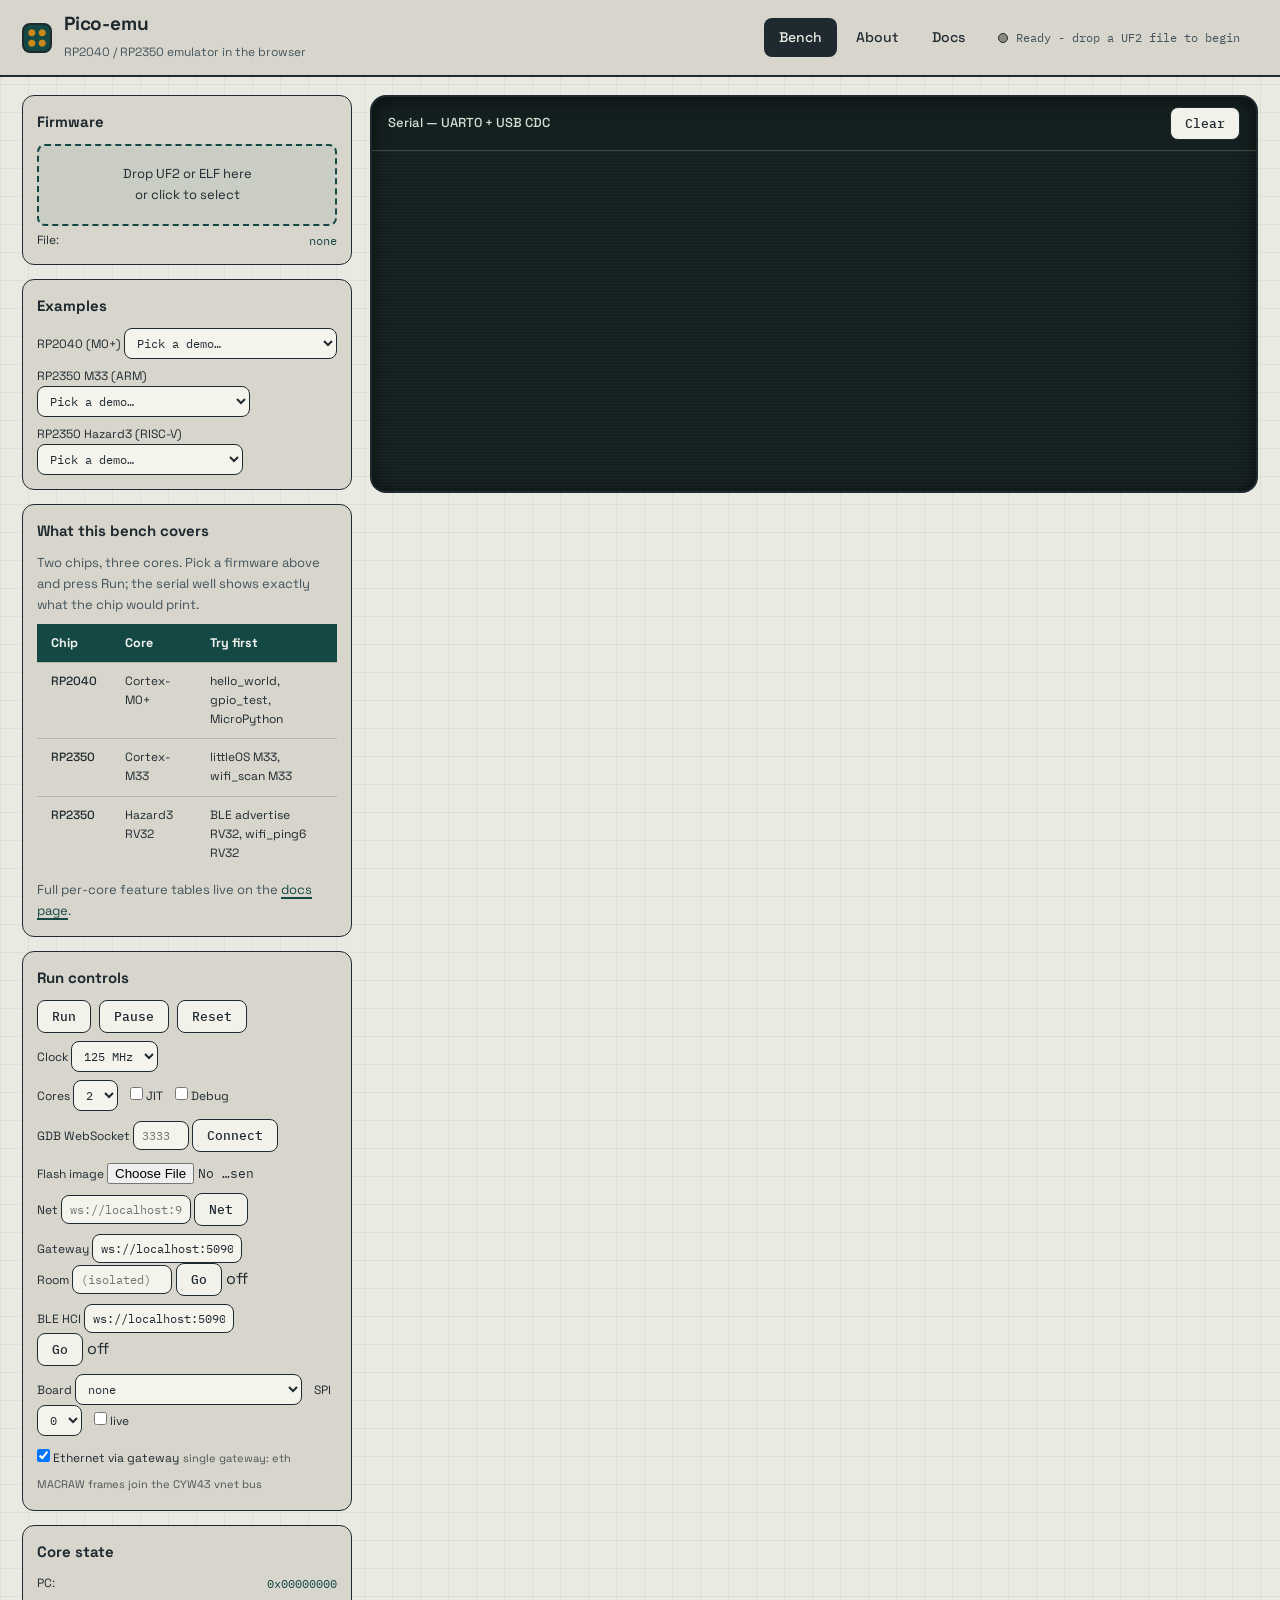
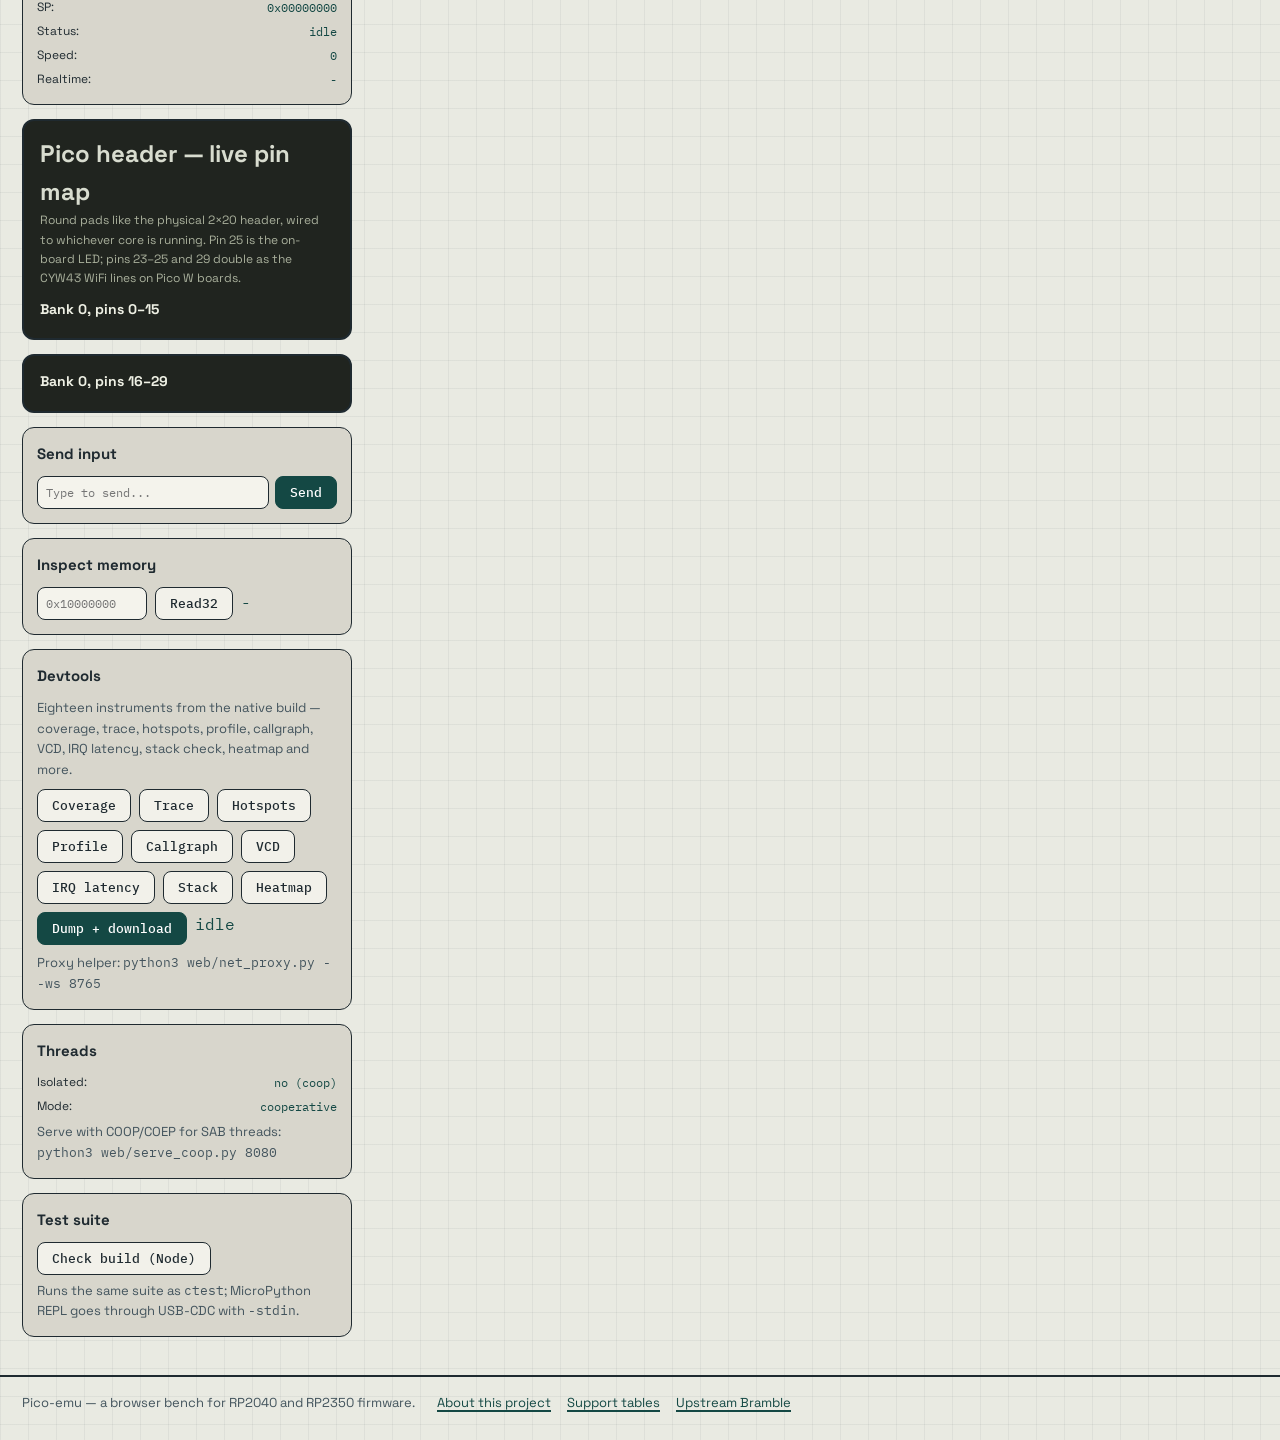
==== web/index.html @ 788be60e "Rename Bramble -> pico-emu (code/identifiers picoemu, prose Pico-emu) Text, identifiers, binaries, a" ====
<!DOCTYPE html>
<html lang="en">
<head>
<meta charset="UTF-8">
<meta name="viewport" content="width=device-width, initial-scale=1.0">
<title>Pico-emu WASM - RP2350 Emulator</title>
<meta name="description" content="Pico-emu: a browser RP2040/RP2350 emulator. Load real UF2 firmware and watch it run.">
<link rel="icon" type="image/png" href="./picoemu-logo.png">
<link rel="preconnect" href="https://fonts.googleapis.com">
<link rel="preconnect" href="https://fonts.gstatic.com" crossorigin>
<link href="https://fonts.googleapis.com/css2?family=Space+Grotesk:wght@400;500;700&family=IBM+Plex+Mono:wght@400;500&display=swap" rel="stylesheet">
<link rel="stylesheet" href="./site.css">
</head>
<body>

<header class="faceplate">
  <a class="brand" href="./index.html" aria-label="Pico-emu home">
    <span class="brand-mark" aria-hidden="true"></span>
    <span>
      <span class="brand-name">Pico-emu</span><br>
      <span class="brand-sub">RP2040 / RP2350 emulator in the browser</span>
    </span>
  </a>
  <nav class="site-nav" aria-label="Site">
    <a href="./index.html" aria-current="page">Bench</a>
    <a href="./about.html">About</a>
    <a href="./docs.html">Docs</a>
  </nav>
  <span class="status-cluster"><span class="status-led" id="run-led" aria-hidden="true"></span><span class="status" id="status">Loading…</span></span>
  <span class="status" id="perf-info"></span>
</header>

<div class="bench">
  <div class="rail">
    <div class="panel">
      <h3>Firmware</h3>
      <div class="drop-zone" id="drop-zone">
        Drop UF2 or ELF here<br>or click to select
        <input type="file" id="file-input" accept=".uf2,.elf,.bin" style="display:none">
      </div>
      <div class="info-row"><span>File:</span><span class="info-val" id="fw-name">none</span></div>
    </div>

    <div class="panel">
      <h2>Examples</h2>
      <div style="display:flex;flex-direction:column;gap:8px">
        <label>RP2040 (M0+)
          <select id="demo-rp2040" onchange="if(this.value){loadPreset(this.value);this.selectedIndex=0}">
            <option value="">Pick a demo…</option>
            <option value="hello_world.uf2">hello_world</option>
            <option value="gpio_test.uf2">gpio_test</option>
            <option value="timer_test.uf2">timer</option>
            <option value="interrupt_test.uf2">interrupt</option>
            <option value="name_prompt.uf2">name_prompt</option>
            <option value="littleos.uf2">littleOS</option>
            <option value="micropython_rp2040.uf2">MicroPython</option>
            <option value="spi_test.uf2">SPI 0x4003C000</option>
            <option value="i2c_test.uf2">I2C 0x40044000</option>
            <option value="pwm_test.uf2">PWM</option>
            <option value="adc_test.uf2">ADC</option>
            <option value="dma_test.uf2">DMA</option>
            <option value="pio_test.uf2">PIO</option>
            <option value="usb_test.uf2">USB</option>
            <option value="hello_usb.uf2">hello_usb CDC</option>
            <option value="clocks_test.uf2">Clocks</option>
            <option value="psm_test.uf2">PSM</option>
            <option value="fp_test.uf2">FP dbl</option>
            <option value="ws2812_test.uf2">WS2812</option>
            <option value="rtc_test.uf2">RTC</option>
            <option value="uart_echo.uf2">UART echo</option>
            <option value="wifi_scan.uf2">WiFi scan</option>
            <option value="wifi_ping.uf2">WiFi ping</option>
            <option value="wifi_webserver.uf2">WiFi webserver</option>
            <option value="eth_dhcp.uf2">ETH DHCP (pico-eth)</option>
            <option value="eth_http.uf2">ETH HTTP (pico-eth)</option>
            <option value="ble_adv.uf2">BLE advertise M0+ (CYW43)</option>
          </select>
        </label>
        <label>RP2350 M33 (ARM)
          <select id="demo-m33" onchange="if(this.value){loadPreset(this.value);this.selectedIndex=0}">
            <option value="">Pick a demo…</option>
            <option value="littleos_pico2.uf2">littleOS M33</option>
            <option value="hello_world_pico2.uf2">Hello M33</option>
            <option value="gpio_test_pico2.uf2">GPIO M33</option>
            <option value="timer_test_pico2.uf2">Timer M33</option>
            <option value="micropython_rp2350.uf2">MicroPython</option>
            <option value="spi_test_pico2.uf2">SPI M33</option>
            <option value="i2c_test_pico2.uf2">I2C M33</option>
            <option value="pwm_test_pico2.uf2">PWM M33</option>
            <option value="adc_test_pico2.uf2">ADC M33</option>
            <option value="dma_test_pico2.uf2">DMA M33</option>
            <option value="pio_test_pico2.uf2">PIO M33</option>
            <option value="usb_test_pico2.uf2">USB M33</option>
            <option value="clocks_test_pico2.uf2">Clocks M33</option>
            <option value="psm_test_pico2.uf2">PSM M33</option>
            <option value="fp_test_pico2.uf2">FP M33</option>
            <option value="ws2812_test_pico2.uf2">WS2812 M33</option>
            <option value="rtc_test_pico2.uf2">RTC M33</option>
            <option value="uart_echo_pico2.uf2">Echo M33</option>
            <option value="interrupt_test_pico2.uf2">IRQ M33</option>
            <option value="name_prompt_pico2.uf2">Name M33</option>
            <option value="wifi_scan_pico2.uf2">WiFi scan M33</option>
            <option value="wifi_ping_pico2.uf2">WiFi ping M33</option>
            <option value="wifi_webserver_pico2.uf2">WiFi webserver M33</option>
            <option value="eth_dhcp_pico2.uf2">ETH DHCP M33 (pico-eth2)</option>
            <option value="eth_http_pico2.uf2">ETH HTTP M33 (pico-eth2)</option>
            <option value="ble_adv_pico2.uf2">BLE advertise M33 (CYW43)</option>
          </select>
        </label>
        <label>RP2350 Hazard3 (RISC-V)
          <select id="demo-rv32" onchange="if(this.value){loadPreset(this.value);this.selectedIndex=0}">
            <option value="">Pick a demo…</option>
            <option value="littleos_pico2_riscv.uf2">littleOS RV32</option>
            <option value="hello_rv32.uf2">Hello RV32</option>
            <option value="gpio_rv32.uf2">GPIO RV32</option>
            <option value="timer_rv32.uf2">Timer RV32</option>
            <option value="interrupt_rv32.uf2">IRQ RV32</option>
            <option value="dualcore_rv32.uf2">Dual RV32</option>
            <option value="spi_rv32.uf2">SPI RV32</option>
            <option value="i2c_rv32.uf2">I2C RV32</option>
            <option value="pwm_rv32.uf2">PWM RV32</option>
            <option value="adc_rv32.uf2">ADC RV32</option>
            <option value="dma_rv32.uf2">DMA RV32</option>
            <option value="pio_rv32.uf2">PIO RV32</option>
            <option value="usb_rv32.uf2">USB RV32</option>
            <option value="clocks_rv32.uf2">Clocks RV32</option>
            <option value="psm_rv32.uf2">PSM RV32</option>
            <option value="ws2812_rv32.uf2">WS2812 RV32</option>
            <option value="rtc_rv32.uf2">RTC RV32</option>
            <option value="uart_echo_rv32.uf2">Echo RV32</option>
            <option value="name_prompt_rv32.uf2">Name RV32</option>
            <option value="wifi_rv32.uf2">WiFi SPI RV32</option>
            <option value="wifi_scan_rv32.uf2">WiFi scan RV32</option>
            <option value="wifi_ping_rv32.uf2">WiFi ping RV32</option>
            <option value="wifi_join_rv32.uf2">WiFi join RV32</option>
            <option value="wifi_ping6_rv32.uf2">WiFi ping6 RV32</option>
            <option value="wifi_webserver_rv32.uf2">WiFi webserver RV32</option>
            <option value="wifi_ble_adv_rv32.uf2">BLE advertise RV32</option>
            <option value="wifi_ble_gatt_rv32.uf2">BLE GATT RV32</option>
            <option value="eth_dhcp_rv32.uf2">ETH DHCP RV32 (pico-eth)</option>
            <option value="eth_http_rv32.uf2">ETH HTTP RV32 (pico-eth)</option>
          </select>
        </label>
      </div>
    </div>

    <div class="panel">
      <h2>What this bench covers</h2>
      <p style="margin-bottom:8px">Two chips, three cores. Pick a firmware above and press Run; the serial well shows exactly what the chip would print.</p>
      <table class="support" style="min-width:0;font-size:12px">
        <thead><tr><th scope="col">Chip</th><th scope="col">Core</th><th scope="col">Try first</th></tr></thead>
        <tbody>
          <tr><td>RP2040</td><td>Cortex-M0+</td><td>hello_world, gpio_test, MicroPython</td></tr>
          <tr><td>RP2350</td><td>Cortex-M33</td><td>littleOS M33, wifi_scan M33</td></tr>
          <tr><td>RP2350</td><td>Hazard3 RV32</td><td>BLE advertise RV32, wifi_ping6 RV32</td></tr>
        </tbody>
      </table>
      <p style="margin-top:8px">Full per-core feature tables live on the <a href="./docs.html">docs page</a>.</p>
    </div>

    <div class="panel">
      <h2>Run controls</h2>
      <div class="btn-row">
        <button class="btn" id="btn-run">Run</button>
        <button class="btn" id="btn-pause">Pause</button>
        <button class="btn" id="btn-reset">Reset</button>
      </div>
      <div style="margin-top:8px">
        <label>Clock
        <select id="clock-select">
          <option value="1">1 MHz</option>
          <option value="12">12 MHz</option>
          <option value="50">50 MHz</option>
          <option value="125" selected>125 MHz</option>
          <option value="150">150 MHz</option>
          <option value="250">250 MHz</option>
        </select>
        </label>
      </div>
      <div style="margin-top:8px">
        <label>Cores <select id="cores-select"><option value="1">1</option><option value="2" selected>2</option></select></label>
        <label style="margin-left:8px"><input type="checkbox" id="chk-jit"> JIT</label>
        <label style="margin-left:8px"><input type="checkbox" id="chk-debug"> Debug</label>
      </div>
      <div style="margin-top:8px">
        <label>GDB WebSocket <input id="gdb-port" placeholder="3333" style="width:56px"> <button class="btn" onclick="connectGDB()">Connect</button></label>
      </div>
      <div style="margin-top:8px">
        <label>Flash image <input id="flash-file" type="file" style="width:150px"></label>
      </div>
      <div style="margin-top:8px">
        <label>Net <input id="net-url" placeholder="ws://localhost:9999" style="width:130px"> <button class="btn" onclick="connectNet()">Net</button></label>
      </div>
      <div style="margin-top:8px">
        <label>Gateway <input id="gw-url" placeholder="ws://localhost:5090/api/network-gateway" style="width:150px" value="ws://localhost:5090/api/network-gateway"></label><br>
        <label>Room <input id="gw-room" placeholder="(isolated)" style="width:100px"></label>
        <button class="btn" onclick="connectGateway()">Go</button>
        <span id="gw-status">off</span>
      </div>
      <div style="margin-top:8px">
        <label>BLE HCI <input id="ble-url" placeholder="ws://localhost:5090/api/ble-gateway" style="width:150px" value="ws://localhost:5090/api/ble-gateway"></label><br>
        <button class="btn" onclick="connectBleHci()">Go</button>
        <span id="ble-status">off</span>
      </div>
      <div style="margin-top:8px">
        <label>Board <select id="board-select"><option value="">none</option><option value="pico-eth">pico-eth (W5500-EVB-Pico)</option><option value="pico-eth2">pico-eth2 (W5500-EVB-Pico2)</option></select></label>
        <label style="margin-left:8px">SPI <select id="board-spi"><option value="0">0</option><option value="1">1</option></select></label>
        <label style="margin-left:8px"><input type="checkbox" id="chk-board-live"> live</label>
      </div>
      <div style="margin-top:8px">
        <label><input type="checkbox" id="chk-eth-gw" checked> Ethernet via gateway</label>
        <span style="font-size:11px;opacity:.75">single gateway: eth MACRAW frames join the CYW43 vnet bus</span>
      </div>
    </div>

    <div class="panel">
      <h2>Core state</h2>
      <div class="info-row"><span>PC:</span><span class="info-val" id="core-pc">0x00000000</span></div>
      <div class="info-row"><span>SP:</span><span class="info-val" id="core-sp">0x00000000</span></div>
      <div class="info-row"><span>Status:</span><span class="info-val" id="core-status">idle</span></div>
      <div class="info-row"><span>Speed:</span><span class="info-val" id="core-mips">0</span></div>
      <div class="info-row"><span>Realtime:</span><span class="info-val" id="core-speed">-</span></div>
    </div>

    <div class="gpio-board">
      <h2>Pico header — live pin map</h2>
      <p class="gpio-note">Round pads like the physical 2×20 header, wired to whichever core is running. Pin 25 is the on-board LED; pins 23–25 and 29 double as the CYW43 WiFi lines on Pico W boards.</p>
      <h3>Bank 0, pins 0–15</h3>
      <div class="gpio-grid" id="gpio-low"></div>
    </div>
    <div class="gpio-board">
      <h3>Bank 0, pins 16–29</h3>
      <div class="gpio-grid" id="gpio-high"></div>
    </div>

    <div class="panel">
      <h2>Send input</h2>
      <div style="display:flex;gap:6px">
        <input type="text" id="uart-input" placeholder="Type to send..."
               style="flex:1">
        <button class="btn primary" id="btn-send">Send</button>
      </div>
    </div>

    <div class="panel">
      <h2>Inspect memory</h2>
      <div class="btn-row">
        <input type="text" id="mem-addr" placeholder="0x10000000"
               style="width:110px">
        <button class="btn" id="btn-read-mem">Read32</button>
        <span class="info-val" id="mem-val" style="line-height:30px">-</span>
      </div>
    </div>

    <div class="panel">
      <h2>Devtools</h2>
      <p style="margin-bottom:8px">Eighteen instruments from the native build — coverage, trace, hotspots, profile, callgraph, VCD, IRQ latency, stack check, heatmap and more.</p>
      <div class="btn-row">
        <button class="btn" onclick="devStart('coverage')">Coverage</button>
        <button class="btn" onclick="devStart('trace')">Trace</button>
        <button class="btn" onclick="devStart('hotspots')">Hotspots</button>
        <button class="btn" onclick="devStart('profile')">Profile</button>
        <button class="btn" onclick="devStart('callgraph')">Callgraph</button>
        <button class="btn" onclick="devStart('vcd')">VCD</button>
        <button class="btn" onclick="devStart('irq')">IRQ latency</button>
        <button class="btn" onclick="devStart('stack')">Stack</button>
        <button class="btn" onclick="devStart('heatmap')">Heatmap</button>
      </div>
      <div class="btn-row" style="margin-top:8px">
        <button class="btn primary" onclick="devDump()">Dump + download</button>
        <span class="info-val" id="dev-status">idle</span>
      </div>
      <p style="margin-top:8px">Proxy helper: <code>python3 web/net_proxy.py --ws 8765</code></p>
    </div>

    <div class="panel">
      <h2>Threads</h2>
      <div class="info-row"><span>Isolated:</span><span class="info-val" id="sb-status">?</span></div>
      <div class="info-row"><span>Mode:</span><span class="info-val" id="thread-mode">cooperative</span></div>
      <p style="margin-top:6px">Serve with COOP/COEP for SAB threads:<br><code>python3 web/serve_coop.py 8080</code></p>
    </div>

    <div class="panel">
      <h2>Test suite</h2>
      <div class="btn-row">
        <button class="btn" onclick="runWasmTests()">Check build (Node)</button>
      </div>
      <p style="margin-top:6px">Runs the same suite as <code>ctest</code>; MicroPython REPL goes through USB-CDC with <code>-stdin</code>.</p>
    </div>
  </div>

  <div class="stage">
    <div class="serial-shell">
      <div class="serial-bar">
        <span>Serial — UART0 + USB CDC</span>
        <button class="btn" id="btn-clear">Clear</button>
      </div>
      <div id="serial-output" role="log" aria-label="Firmware serial output" aria-live="polite"></div>
    </div>
  </div>
</div>

<footer class="page-footer">
  <span>Pico-emu — a browser bench for RP2040 and RP2350 firmware.</span>
  <nav aria-label="Footer">
    <a href="./about.html">About this project</a>
    <a href="./docs.html">Support tables</a>
    <a href="https://github.com/Night-Traders-Dev/Bramble">Upstream Bramble</a>
  </nav>
</footer>

<script type="module">
import PicoemuModule from './picoemu.wasm.js';

let mod = null;
let running = false;
let rafId = null;
// Measured 2026-09-13 (Node 22, x86-64, hello_rv32): ~24 MIPS flat for
// 100k-2.5M chunks; littleOS/wifi ~18-26 MIPS (peripheral-heavy paths
// cost more per step). 500k steps ~= 21-28ms wall -> fits a 60fps frame
// with headroom for UART/GPIO/DOM; 2.5M ~= 103-140ms and janks the tab.
// Full 125MHz realtime would need 125 MIPS, so guests run ~1/6 realtime.
const CYCLES_PER_FRAME = 500_000;
let lastFrameTime = 0;
let totalInstructions = 0;
let mipsWindowSteps = 0;   // steps since last MIPS sample (rate, not average)
let mipsWindowStart = 0;   // performance.now() at window start
let mipsShown = 0;         // last displayed MIPS (1s window, throttled)
let uartText = '';

const $ = id => document.getElementById(id);
const serialEl = $('serial-output');

function appendSerial(ch) {
  uartText += ch;
  if (uartText.length > 10000) uartText = uartText.slice(-8000);
  serialEl.textContent = uartText;
  serialEl.scrollTop = serialEl.scrollHeight;
}

function setRunning_ui(on) {
  running = on;
  const led = $('run-led');
  if (led) led.classList.toggle('live', !!on);
}

function updateGpio() {
  const lo = $('gpio-low');
  const hi = $('gpio-high');
  if (!lo.children.length) {
    for (let i = 0; i < 16; i++) lo.innerHTML += `<div class="gpio-pin" id="gpio-${i}">${i}</div>`;
    for (let i = 16; i < 30; i++) hi.innerHTML += `<div class="gpio-pin" id="gpio-${i}">${i}</div>`;
  }
  for (let i = 0; i < 30; i++) {
    const val = mod._picoemu_get_gpio_raw(i) || mod._picoemu_get_gpio(i);
    const el = $(`gpio-${i}`);
    if (el) el.className = 'gpio-pin ' + (val ? 'high' : 'low');
  }
}

function updateCoreState() {
  const pcBuf = mod._malloc(4);
  const spBuf = mod._malloc(4);
  mod._picoemu_get_core_state(0, pcBuf, spBuf);
  const pc = mod.HEAPU32[pcBuf >> 2];
  const sp = mod.HEAPU32[spBuf >> 2];
  mod._free(pcBuf);
  mod._free(spBuf);
  $('core-pc').textContent = '0x' + pc.toString(16).padStart(8, '0');
  $('core-sp').textContent = '0x' + sp.toString(16).padStart(8, '0');
  let st = mod._picoemu_is_halted() ? 'halted' : 'running';
  try { if (mod._picoemu_gdb_is_hit()) st = 'gdb-stop core' + mod._picoemu_gdb_hit_core(); } catch(e) {}
  $('core-status').textContent = st;
}

function frame() {
  if (!running) return;

  const now = performance.now();
  const elapsed = now - lastFrameTime;
  if (elapsed > 16) {
    const steps = mod._picoemu_step(CYCLES_PER_FRAME);
    totalInstructions += steps;

    // pump guest ETH frames -> gateway WebSocket (raw, no prefix)
    try {
      const gw = window.picoemuGW;
      if (gw && gw.readyState === 1) {
        for (let i = 0; i < 16; i++) {
          const ptr = mod._malloc(2048);
          const got = mod._picoemu_eth_pop_tx(ptr, 2048);
          if (got <= 0) { mod._free(ptr); break; }
          gw.send(mod.HEAPU8.slice(ptr, ptr + got));
          mod._free(ptr);
        }
      }
    } catch(e) {}

    // pump guest BLE HCI frames -> ble-gateway WebSocket (raw H4)
    try {
      const bh = window.picoemuBleHci;
      if (bh && bh.readyState === 1) {
        for (let i = 0; i < 16; i++) {
          const ptr = mod._malloc(2048);
          const got = mod._picoemu_bt_hci_pop_tx(ptr, 2048);
          if (got <= 0) { mod._free(ptr); break; }
          bh.send(mod.HEAPU8.slice(ptr, ptr + got));
          mod._free(ptr);
        }
      }
    } catch(e) {}

    // pump GDB TX -> WebSocket (non-blocking RSP)
    try {
      const n = mod._picoemu_gdb_tx_len();
      if (n > 0 && window.picoemuGDB && window.picoemuGDB.readyState === 1) {
        const ptr = mod._malloc(n);
        const got = mod._picoemu_gdb_pop_tx(ptr, n);
        window.picoemuGDB.send(mod.HEAPU8.slice(ptr, ptr + got));
        mod._free(ptr);
      }
    } catch(e) {}

    // pump W5500 proxy TX -> net-proxy WebSocket (CONNECT/LISTEN/CLOSE/SEND).
    // Same shared net_proxy as the Net panel; NOT the OpenHW gateway — the
    // W5500 speaks socket-level TCP/UDP, not raw ETH (see docs note).
    try {
      const ns = window.picoemuNetSocket;
      if (ns && ns.readyState === 1) {
        let budget = 0;
        try { budget = mod._picoemu_w5500_tx_len(); } catch(e2) { budget = 0; }
        if (budget > 0) {
          const ptr = mod._malloc(Math.min(budget, 8192));
          const got = mod._picoemu_w5500_pop_tx(ptr, Math.min(budget, 8192));
          if (got > 0) ns.send(mod.HEAPU8.slice(ptr, ptr + got));
          mod._free(ptr);
        }
      }
    } catch(e) {}

    let ch;
    while ((ch = mod._picoemu_read_uart(0)) !== -1) appendSerial(String.fromCharCode(ch));

    updateCoreState();
    updateGpio();

    // Instantaneous emulator speed: steps done in THIS frame over its own
    // wall time (was: total-since-boot / frame-dt, which decayed forever).
    // MIPS text refreshes at ~1Hz (native -status parity); realtime % uses
    // the selected guest clock (full 125MHz needs ~125 MIPS).
    mipsWindowSteps += steps;
    if (!mipsWindowStart) mipsWindowStart = lastFrameTime || now;
    const winDt = now - mipsWindowStart;
    if (winDt >= 1000) {
      mipsShown = (mipsWindowSteps / winDt) * 1000 / 1e6;
      mipsWindowSteps = 0;
      mipsWindowStart = now;
    } else if (!isFinite(mipsShown)) {
      mipsShown = 0;
    }
    const mips = mipsShown.toFixed(1);
    const mhz = parseInt(($('clock-select') || {}).value || '125', 10) || 125;
    const pct = ((mipsShown / mhz) * 100).toFixed(0);
    $('core-mips').textContent = `${mips} MIPS`;
    $('core-speed').textContent = `${pct}% of ${mhz}MHz`;
    $('perf-info').textContent = `${mips} MIPS (${pct}% of ${mhz}MHz) | ${(totalInstructions/1e6).toFixed(1)}M total`;

    lastFrameTime = now;
  }

  rafId = requestAnimationFrame(frame);
}

$('btn-run').onclick = () => {
  if (!mod) return;
  setRunning_ui(true);
  lastFrameTime = performance.now();
  mipsWindowSteps = 0;
  mipsWindowStart = lastFrameTime;
  frame();
  $('status').textContent = 'Running';
};

$('btn-pause').onclick = () => {
  setRunning_ui(false);
  if (rafId) cancelAnimationFrame(rafId);
  $('status').textContent = 'Paused';
};

$('btn-reset').onclick = () => {
  if (!mod) return;
  setRunning_ui(false);
  if (rafId) cancelAnimationFrame(rafId);
  mod._picoemu_reset();
  uartText = '';
  serialEl.textContent = '';
  totalInstructions = 0;
  mipsWindowSteps = 0;
  mipsWindowStart = 0;
  mipsShown = 0;
  $('core-mips').textContent = '0 MIPS';
  $('core-speed').textContent = '-';
  $('perf-info').textContent = '';
  updateCoreState();
  $('status').textContent = 'Reset';
};

$('clock-select').onchange = (e) => {
  if (!mod) return;
  mod._picoemu_set_clock(parseInt(e.target.value));
};

$('btn-clear').onclick = () => { uartText = ''; serialEl.textContent = ''; };

$('btn-send').onclick = () => {
  if (!mod) return;
  const text = $('uart-input').value;
  for (const ch of text) mod._picoemu_write_uart(ch.charCodeAt(0));
  // CR submits the line: USB REPLs (MicroPython) want raw CR, UART shells
  // get CR->LF via feed_uart_rx. Sent only when there is text to submit.
  if (text.length) mod._picoemu_write_uart(13);
  $('uart-input').value = '';
};

$('uart-input').onkeydown = (e) => {
  if (e.key === 'Enter') $('btn-send').click();
};

$('btn-read-mem').onclick = () => {
  if (!mod) return;
  const addr = parseInt($('mem-addr').value, 16);
  if (isNaN(addr)) return;
  const val = mod._picoemu_mem_read32(addr);
  $('mem-val').textContent = '0x' + (val >>> 0).toString(16).padStart(8, '0');
};

async function loadFirmware(data, name) {
  if (!mod) return;
  setRunning_ui(false);
  if (rafId) cancelAnimationFrame(rafId);

  // Auto-detect arch from filename
  const isRV = /riscv|rv32/i.test(name);
  const isPico2 = /pico2/i.test(name);
  const arch = isRV ? 1 : (isPico2 ? 2 : 0);
  mod._picoemu_init(arch);
  mod._picoemu_set_clock(parseInt($('clock-select').value));
  try {
    mod._picoemu_set_cores(parseInt($('cores-select').value || '2'));
    mod._picoemu_set_jit($('chk-jit')?.checked ? 1 : 0);
    mod._picoemu_set_debug($('chk-debug')?.checked ? 1 : 0, -1);
  } catch(e) {}

  uartText = '';
  serialEl.textContent = '';
  totalInstructions = 0;
  mipsWindowSteps = 0;
  mipsWindowStart = 0;
  mipsShown = 0;
  $('fw-name').textContent = name;

  const ptr = mod._malloc(data.length);
  mod.HEAPU8.set(data, ptr);

  let blocks;
  if (name.endsWith('.uf2')) {
    blocks = mod._picoemu_load_uf2(ptr, data.length);
    $('status').textContent = `Loaded UF2 (${blocks} blocks)`;
  } else {
    blocks = mod._picoemu_load_elf(ptr, data.length);
    $('status').textContent = blocks ? 'Loaded ELF' : 'ELF load failed';
  }
  mod._free(ptr);
  mod._picoemu_reset();

  // pico-eth/pico-eth2 board (WIZnet W5500-EVB-Pico/Pico2): separate SPI
  // board, off by default. picoemu_init detaches, so re-apply the UI
  // selection here. Pico2 wiring is identical; only the SoC differs.
  // Single-gateway default: MACRAW socket 0 joins the CYW43 vnet bus, so
  // the SAME Go gateway serves WiFi + Ethernet (no second bridge).
  try {
    const b = ($('board-select') || {}).value || '';
    if (b === 'pico-eth' || b === 'pico-eth2') {
      const spi = parseInt(($('board-spi') || {}).value || '0', 10) || 0;
      const live = $('chk-board-live')?.checked ? 1 : 0;
      mod._picoemu_board_eth(1, live, spi);
      try { mod._picoemu_w5500_gw_enable($('chk-eth-gw')?.checked ? 1 : 0); } catch(e2) {}
      $('status').textContent += ' + ' + b;
    }
  } catch(e) {}

  $('status').textContent += ` - ${name}`;
  updateCoreState();
}
window.loadPreset = async (name) => {
  $('status').textContent = `Fetching ${name}...`;
  try {
    const res = await fetch('./' + name);
    if (!res.ok) throw new Error(`HTTP ${res.status}`);
    const buf = new Uint8Array(await res.arrayBuffer());
    await loadFirmware(buf, name);
  } catch(e) { $('status').textContent = `Failed ${name}: ${e.message}`; }
};
// OpenHW-style network gateway: raw Ethernet frames <-> gVisor NAT/DHCP.
// Same protocol the ESP/STM32 simulators use: ws://host:5090/api/network-gateway[?sessionId=room]
window.connectGateway = () => {
  if (!mod) return;
  try { if (window.picoemuGW) window.picoemuGW.close(); } catch(e) {}
  let url = ($('gw-url').value || 'ws://localhost:5090/api/network-gateway').trim();
  const room = ($('gw-room').value || '').trim();
  if (room) url += (url.includes('?') ? '&' : '?') + 'sessionId=' + encodeURIComponent(room);
  const ws = new WebSocket(url);
  ws.binaryType = 'arraybuffer';
  ws.onopen = () => {
    $('gw-status').textContent = 'on';
    $('status').textContent = `Gateway ${url} open`;
    window.picoemuGW = ws;
    try { mod._picoemu_eth_set_uplink(1); } catch(e) {}
  };
  ws.onclose = () => {
    $('gw-status').textContent = 'off';
    if (window.picoemuGW === ws) window.picoemuGW = null;
    try { mod._picoemu_eth_set_uplink(0); } catch(e) {}
  };
  ws.onerror = () => { $('gw-status').textContent = 'err'; };
  ws.onmessage = (e) => {
    const arr = e.data instanceof ArrayBuffer ? new Uint8Array(e.data) : new Uint8Array(0);
    if (arr.length < 14 || arr.length > 1522) return;  // raw ETH frame only
    const ptr = mod._malloc(arr.length);
    mod.HEAPU8.set(arr, ptr);
    try { mod._picoemu_eth_push_rx(ptr, arr.length); } catch(err) {}
    mod._free(ptr);
  };
};
// BLE HCI uplink: raw H4 packets <-> Bumble/physical via gateway ble-gateway.
// Same protocol as cli.js --ble-hci: ws://host:5090/api/ble-gateway
window.connectBleHci = () => {
  if (!mod) return;
  try { if (window.picoemuBleHci) window.picoemuBleHci.close(); } catch(e) {}
  const url = ($('ble-url').value || 'ws://localhost:5090/api/ble-gateway').trim();
  const ws = new WebSocket(url);
  ws.binaryType = 'arraybuffer';
  ws.onopen = () => {
    $('ble-status').textContent = 'on';
    $('status').textContent = `BLE HCI ${url} open`;
    window.picoemuBleHci = ws;
    try { mod._picoemu_bt_hci_enable(1); } catch(e) {}
  };
  ws.onclose = () => {
    $('ble-status').textContent = 'off';
    if (window.picoemuBleHci === ws) window.picoemuBleHci = null;
    try { mod._picoemu_bt_hci_enable(0); } catch(e) {}
  };
  ws.onerror = () => { $('ble-status').textContent = 'err'; };
  ws.onmessage = (e) => {
    const arr = e.data instanceof ArrayBuffer ? new Uint8Array(e.data) : new Uint8Array(0);
    if (arr.length < 2 || arr.length > 1088) return;  // raw H4 packet only
    const ptr = mod._malloc(arr.length);
    mod.HEAPU8.set(arr, ptr);
    try { mod._picoemu_bt_hci_push_rx(ptr, arr.length); } catch(err) {}
    mod._free(ptr);
  };
};
window.connectGDB = () => {  // Proxy: python3 web/net_proxy.py --ws 8765 --gdb-tcp 3333
  // Browser WS /gdb <-> proxy TCP :3333 <-> arm-none-eabi-gdb
  const base = ($('net-url').value || 'ws://localhost:8765').replace(/\/uart\/?$/, '');
  const url = base.replace(/\/$/, '') + '/gdb';
  try {
    const ws = new WebSocket(url);
    ws.binaryType = 'arraybuffer';
    ws.onopen = () => {
      $('status').textContent = `GDB ${url} open -> :3333`;
      window.picoemuGDB = ws;
      try { mod._picoemu_gdb_enable(1); } catch(e) {}
    };
    const pushGdb = (u8) => {
      const ptr = mod._malloc(u8.length);
      mod.HEAPU8.set(u8, ptr);
      try { mod._picoemu_gdb_push_rx(ptr, u8.length); } catch(e) {}
      mod._free(ptr);
    };
    ws.onmessage = (e) => {
      const u8 = e.data instanceof ArrayBuffer ? new Uint8Array(e.data)
        : typeof e.data === 'string' ? new TextEncoder().encode(e.data) : new Uint8Array(e.data);
      pushGdb(u8);
    };
    // pump TX queue -> WS each frame
    if (!window._gdbPump) {
      window._gdbPump = setInterval(() => {
        try {
          const n = mod._picoemu_gdb_tx_len();
          if (n > 0 && window.picoemuGDB && window.picoemuGDB.readyState === 1) {
            const ptr = mod._malloc(n);
            const got = mod._picoemu_gdb_pop_tx(ptr, n);
            const out = mod.HEAPU8.slice(ptr, ptr + got);
            mod._free(ptr);
            window.picoemuGDB.send(out);
          }
          if (mod._picoemu_gdb_is_hit()) {
            $('core-status').textContent = 'gdb-stop core' + mod._picoemu_gdb_hit_core();
          }
        } catch(e) {}
      }, 16);
    }
    ws.onclose = () => { try { mod._picoemu_gdb_enable(0); } catch(e) {} };
    ws.onerror = () => $('status').textContent = `GDB ${url} error (run net_proxy.py)`;
  } catch(e){ $('status').textContent = `GDB err ${e.message}`; }
};
window.connectNet = () => {
  const url = $('net-url').value || 'ws://localhost:8765/uart';
  const isEth = /\/eth/.test(url);
  const wsUrl = isEth ? url : url;
  try {
    const ws = new WebSocket(wsUrl);
    ws.binaryType = 'arraybuffer';
    ws.onopen = () => {
      $('status').textContent = `Net ${wsUrl} open`;
      window.picoemuNetSocket = ws;
      try {
        mod._picoemu_net_set_connected(1); mod._picoemu_net_enable(1);
        // If a pico-eth board is selected, the proxy speaks for it
        // (same 8-socket model; picoemu_w5500_push_rx targets the board).
        // Single-gateway default keeps MACRAW on the shared vnet bus too.
        if ((($('board-select') || {}).value || '').startsWith('pico-eth')) {
          const spi = parseInt(($('board-spi') || {}).value || '0', 10) || 0;
          try { mod._picoemu_board_eth(1, 1, spi); } catch(e2) {}
          try { mod._picoemu_w5500_gw_enable($('chk-eth-gw')?.checked ? 1 : 0); } catch(e3) {}
        }
      } catch(e) {}
    };
    ws.onmessage = (e) => {
      const arr = e.data instanceof ArrayBuffer ? new Uint8Array(e.data)
        : typeof e.data === 'string' ? new TextEncoder().encode(e.data) : new Uint8Array(0);
      if (!arr.length) return;
      // Demux proxy prefixes: W(sock,len,payload) / S(sock,1,code) / ETH frame / raw UART
      // Proxy DATA comes as [sock<8, len_lo, len_hi, payload...] (no magic)
      if (arr[0] < 8 && arr.length >= 3 && arr.length === 3 + (arr[1] | (arr[2] << 8)) && (arr[1] | (arr[2] << 8)) > 0) {
        const payload = arr.slice(3);
        const ptr = mod._malloc(payload.length);
        mod.HEAPU8.set(payload, ptr);
        try { mod._picoemu_w5500_push_rx(arr[0], ptr, payload.length); } catch(err) {}
        mod._free(ptr);
      } else if (arr[0] === 0x57 && arr.length >= 4) {
        const sock = arr[1], ln = arr[2] | (arr[3] << 8);
        const payload = arr.slice(4, 4 + ln);
        const ptr = mod._malloc(payload.length);
        mod.HEAPU8.set(payload, ptr);
        try { mod._picoemu_w5500_push_rx(sock, ptr, payload.length); } catch(err) {}
        mod._free(ptr);
      } else if (arr[0] === 0x53 && arr.length >= 4) {
        try { mod._picoemu_w5500_push_status(arr[1], arr[3]); } catch(err) {}
      } else if (arr.length >= 6 && arr[0] === 0x45 && arr[1] === 0x54 && arr[2] === 0x48) {
        const ln = arr[4] | (arr[5] << 8);
        const frame = arr.slice(6, 6 + ln);
        const ptr = mod._malloc(frame.length);
        mod.HEAPU8.set(frame, ptr);
        try { mod._picoemu_eth_push_rx(ptr, frame.length); } catch(err) {}
        mod._free(ptr);
      } else if (arr.length >= 14) {
        // Heuristic: looks like raw ETH frame -> vnet, else UART
        // Try ETH first only when /eth URL, else UART
        if (isEth) {
          const ptr = mod._malloc(arr.length);
          mod.HEAPU8.set(arr, ptr);
          try { mod._picoemu_eth_push_rx(ptr, arr.length); } catch(err) {}
          mod._free(ptr);
        } else {
          const ptr = mod._malloc(arr.length);
          mod.HEAPU8.set(arr, ptr);
          try { mod._picoemu_net_push_rx(ptr, arr.length); } catch(err) {
            for (const b of arr) mod._picoemu_write_uart(b);
          }
          mod._free(ptr);
        }
      } else {
        const ptr = mod._malloc(arr.length);
        mod.HEAPU8.set(arr, ptr);
        try { mod._picoemu_net_push_rx(ptr, arr.length); } catch(err) {
          for (const b of arr) mod._picoemu_write_uart(b);
        }
        mod._free(ptr);
      }
    };
    ws.onclose = () => { try { mod._picoemu_net_set_connected(0); } catch(e) {} };
    ws.onerror = () => $('status').textContent = `Net ${wsUrl} error (run net_proxy.py)`;
  } catch(e){ $('status').textContent = `Net err ${e.message}`; }
};
// Wire BroadcastChannel RX -> UART/GPIO/ETH (peer tabs)
window.picoemuWireRx = (uart, ch) => {
  try { mod._picoemu_write_uart(ch); } catch(e) {}
};
window.picoemuGpioRx = (pin, value) => {
  try { mod._picoemu_mem_write32(0x40014000 + pin * 8, value ? 1 : 0); } catch(e) {}
};
window.picoemuEthRx = (data) => {
  try {
    const u8 = data instanceof Uint8Array ? data : new Uint8Array(data);
    const ptr = mod._malloc(u8.length);
    mod.HEAPU8.set(u8, ptr);
    mod._picoemu_eth_push_rx(ptr, u8.length);
    mod._free(ptr);
  } catch(e) {}
};
window.devStart = (which) => {
  try {
    if (which === 'coverage') mod._picoemu_coverage_start();
    else if (which === 'trace') mod._picoemu_trace_start();
    else if (which === 'hotspots') mod._picoemu_hotspots_start(20);
    else if (which === 'profile') mod._picoemu_profile_start();
    else if (which === 'callgraph') mod._picoemu_callgraph_start();
    else if (which === 'vcd') mod._picoemu_gpiotrace_start();
    else if (which === 'irq') mod._picoemu_irqlat_start();
    else if (which === 'stack') mod._picoemu_stackcheck_start();
    else if (which === 'heatmap') mod._picoemu_heatmap_start();
    $('dev-status').textContent = which + ' on';
  } catch(e) { $('dev-status').textContent = 'err ' + e.message; }
};
window.devDump = () => {
  try {
    mod._picoemu_coverage_dump(); mod._picoemu_hotspots_report();
    mod._picoemu_profile_dump(); mod._picoemu_callgraph_dump();
    mod._picoemu_irqlat_report(); mod._picoemu_stackcheck_report();
    mod._picoemu_heatmap_dump(); mod._picoemu_gpiotrace_stop(); mod._picoemu_trace_stop();
    const files = ['/coverage.bin','/trace.bin','/profile.csv','/callgraph.dot','/gpio.vcd','/heatmap.csv'];
    for (const f of files) {
      try {
        const bytes = mod.FS.readFile(f);
        const blob = new Blob([bytes], {type:'application/octet-stream'});
        const a = document.createElement('a');
        a.href = URL.createObjectURL(blob); a.download = f.slice(1);
        a.click(); setTimeout(()=>URL.revokeObjectURL(a.href), 2000);
      } catch(e) {}
    }
    $('dev-status').textContent = 'dumped';
  } catch(e) { $('dev-status').textContent = 'err ' + e.message; }
};
window.runWasmTests = async () => {
  $('status').textContent = 'See node test-wasm.js (396 tests)';
  try {
    const res = await fetch('./picoemu.wasm.wasm');
    $('status').textContent = `WASM ${(await res.arrayBuffer()).byteLength}B ready; run: node test-wasm.js`;
  } catch(e) { $('status').textContent = 'test err ' + e.message; }
};
document.getElementById('chk-jit')?.addEventListener('change', e=>{
  try { mod._picoemu_set_jit(e.target.checked ? 1 : 0); } catch(err) {}
  $('status').textContent = `JIT ${e.target.checked?'on':'off'}`;
});
document.getElementById('chk-debug')?.addEventListener('change', e=>{
  try { mod._picoemu_set_debug(e.target.checked ? 1 : 0, -1); } catch(err) {}
  $('status').textContent = `Debug ${e.target.checked?'on':'off'}`;
});
document.getElementById('cores-select')?.addEventListener('change', e=>{
  try { mod._picoemu_set_cores(parseInt(e.target.value)); } catch(err) {}
  $('status').textContent = `Cores ${e.target.value} (cooperative)`;
});
document.getElementById('flash-file')?.addEventListener('change', async e=>{
  const f = e.target.files[0]; if(!f || !mod) return;
  const buf = new Uint8Array(await f.arrayBuffer());
  const ptr = mod._malloc(buf.length); mod.HEAPU8.set(buf, ptr);
  try {
    const name = f.name.toLowerCase();
    if (name.includes('sdcard') || name.endsWith('.img')) {
      // Heuristic: SD image vs flash image by size (>4MB = SD)
      if (buf.length > 4*1024*1024) {
        mod._picoemu_sdcard_load(ptr, buf.length, 1);
        $('status').textContent = `SD ${f.name} ${buf.length} bytes on SPI1`;
      } else {
        mod._picoemu_flash_write(ptr, buf.length, 0);
        mod.ccall('flash_persist_set_path', null, ['string'], ['/flash.bin']);
        try { mod._picoemu_flash_save(); } catch(err) {}
        $('status').textContent = `Flash ${f.name} ${buf.length} bytes -> MEMFS/IDBFS`;
      }
    } else {
      mod._picoemu_flash_write(ptr, buf.length, 0);
      $('status').textContent = `Flash ${f.name} ${buf.length} bytes staged`;
    }
  } catch(err) { $('status').textContent = `Flash err ${err.message}`; }
  mod._free(ptr);
});

const dropZone = $('drop-zone');
const fileInput = $('file-input');

dropZone.onclick = () => fileInput.click();
dropZone.ondragover = (e) => { e.preventDefault(); dropZone.classList.add('dragover'); };
dropZone.ondragleave = () => dropZone.classList.remove('dragover');
dropZone.ondrop = (e) => {
  e.preventDefault();
  dropZone.classList.remove('dragover');
  const file = e.dataTransfer.files[0];
  if (file) file.arrayBuffer().then(buf => loadFirmware(new Uint8Array(buf), file.name));
};
fileInput.onchange = (e) => {
  const file = e.target.files[0];
  if (file) file.arrayBuffer().then(buf => loadFirmware(new Uint8Array(buf), file.name));
};

$('status').textContent = 'Initializing WASM...';

try {
  mod = await PicoemuModule({
    print: (t) => console.log(t),
    printErr: (t) => console.log(t)
  });
  try {
    $('sb-status').textContent = (typeof crossOriginIsolated !== 'undefined' && crossOriginIsolated) ? 'yes (SAB)' : 'no (coop)';
    $('thread-mode').textContent = (typeof crossOriginIsolated !== 'undefined' && crossOriginIsolated) ? 'coop (SAB ready, rebuild -pthread for workers)' : 'cooperative';
  } catch(e) {}
  $('status').textContent = 'Ready - drop a UF2 file to begin';
  $('btn-run').disabled = false;
  $('btn-pause').disabled = false;
  $('btn-reset').disabled = false;
} catch (err) {
  $('status').textContent = 'Error: ' + err.message;
  console.error(err);
}
</script>
</body>
</html>
---- web/site.css ----
/* Pico-emu site design system — "bench instrument" theme.
 * Subject: a browser emulator for RP2040/RP2350 silicon. The visual
 * language comes from the lab bench, not from marketing SaaS:
 * instrument chassis, VFD display well, and a 2x20 Pico pin header.
 *
 * Tokens
 *   --paper    cool lab gray-green page (deliberately cool, not warm cream)
 *   --ink      deep slate ink for prose (not pure black)
 *   --chassis  instrument faceplate gray
 *   --well     deep green-black VFD well (displays only, never page bg)
 *   --solder   solder-mask teal, primary accent
 *   --copper   copper, reserved for live/active states only
 *   --amber    signal amber for LEDs and warnings
 *   --line     warm-gray hairline
 * Type: Space Grotesk (prose/display) + IBM Plex Mono (machine data only).
 * Radii vary by hierarchy: controls 8px, panels 12px, display well 16px.
 * No global soft card shadows; wells get an inset shadow instead.
 */
:root {
  --paper: #e9eae2;
  --paper-deep: #dfe0d6;
  --ink: #1f2a30;
  --ink-soft: #43545d;
  --chassis: #d8d6cc;
  --well: #14201f;
  --well-ink: #cfe3d4;
  --solder: #1f6b64;
  --solder-deep: #144844;
  --copper: #a85b2a;
  --amber: #c98a1b;
  --danger: #a33b2e;
  --line: #b9b7aa;
  --grid: rgba(31, 42, 48, 0.055);
  --radius-control: 8px;
  --radius-panel: 12px;
  --radius-well: 16px;
  --font-prose: "Space Grotesk", "Avenir Next", "Segoe UI", system-ui, sans-serif;
  --font-data: "IBM Plex Mono", "SFMono-Regular", Menlo, Consolas, monospace;
}

* { margin: 0; padding: 0; box-sizing: border-box; }

html {
  -webkit-text-size-adjust: 100%;
  scroll-behavior: smooth;
}

body {
  font-family: var(--font-prose);
  background: var(--paper);
  background-image:
    linear-gradient(var(--grid) 1px, transparent 1px),
    linear-gradient(90deg, var(--grid) 1px, transparent 1px);
  background-size: 28px 28px;
  color: var(--ink);
  line-height: 1.6;
  min-height: 100vh;
  display: flex;
  flex-direction: column;
}

::selection { background: var(--solder); color: #fff; }

:focus-visible {
  outline: 3px solid var(--solder);
  outline-offset: 2px;
  border-radius: 4px;
}

a { color: var(--solder-deep); text-decoration-thickness: 1.5px; text-underline-offset: 3px; }
a:hover { color: var(--copper); }

code, pre, .mono, select, input, button {
  font-family: var(--font-data);
}

/* ---------- Faceplate header ---------- */
.faceplate {
  background: var(--chassis);
  border-bottom: 2px solid var(--ink);
  padding: 12px 22px;
  display: flex;
  align-items: center;
  gap: 18px;
  flex-wrap: wrap;
  position: sticky;
  top: 0;
  z-index: 20;
}

.brand { display: flex; align-items: center; gap: 12px; text-decoration: none; color: var(--ink); }
.brand-mark {
  width: 30px; height: 30px; border-radius: 8px; flex: none;
  background:
    radial-gradient(circle at 30% 30%, var(--amber) 0 3px, transparent 4px),
    radial-gradient(circle at 70% 30%, var(--amber) 0 3px, transparent 4px),
    radial-gradient(circle at 30% 70%, var(--amber) 0 3px, transparent 4px),
    radial-gradient(circle at 70% 70%, var(--amber) 0 3px, transparent 4px),
    var(--solder-deep);
  border: 2px solid var(--ink);
}
.brand-name { font-weight: 700; font-size: 19px; letter-spacing: -0.01em; line-height: 1.1; }
.brand-sub { font-size: 12px; color: var(--ink-soft); line-height: 1.3; }

.site-nav { display: flex; gap: 4px; margin-left: auto; }
.site-nav a {
  text-decoration: none; color: var(--ink); font-weight: 500; font-size: 14px;
  padding: 7px 14px; border-radius: var(--radius-control);
  border: 1.5px solid transparent;
}
.site-nav a:hover { border-color: var(--ink); color: var(--ink); }
.site-nav a[aria-current="page"] { background: var(--ink); color: var(--paper); }

.status-cluster { display: flex; align-items: center; gap: 8px; font-size: 12px; color: var(--ink-soft); }
.status-led { width: 10px; height: 10px; border-radius: 50%; background: #8a8a80; border: 1.5px solid var(--ink); flex: none; }
.status-led.live { background: var(--amber); }
.status { font-family: var(--font-data); font-size: 12px; }

/* ---------- Bench layout (demo) ---------- */
.bench {
  display: grid;
  grid-template-columns: 330px minmax(0, 1fr);
  gap: 18px;
  padding: 18px 22px 8px;
  flex: 1;
  min-height: 0;
  max-width: 1440px;
  width: 100%;
  margin: 0 auto;
  align-items: start;
}

.rail { display: flex; flex-direction: column; gap: 14px; min-width: 0; }
.stage { display: flex; flex-direction: column; gap: 14px; min-width: 0; }

.panel {
  background: var(--chassis);
  border: 1.5px solid var(--ink);
  border-radius: var(--radius-panel);
  padding: 14px;
}
.panel > h2, .panel > h3 {
  font-size: 15px; font-weight: 700; letter-spacing: 0; margin-bottom: 10px;
}
.panel p, .panel li { font-size: 13px; color: var(--ink-soft); }
.panel table { font-size: 12px; }

/* Controls read as instrument knobs: square-ish, high contrast on press */
.btn {
  background: #f2f1ea; color: var(--ink);
  border: 1.5px solid var(--ink); border-radius: var(--radius-control);
  padding: 7px 14px; cursor: pointer; font-size: 13px; font-weight: 500;
}
.btn:hover { background: var(--solder); border-color: var(--solder-deep); color: #fff; }
.btn:active { transform: translateY(1px); }
.btn:disabled { opacity: 0.4; cursor: not-allowed; }
.btn.primary { background: var(--solder-deep); border-color: var(--solder-deep); color: #fff; }
.btn.primary:hover { background: var(--solder); }
.btn-row { display: flex; gap: 8px; flex-wrap: wrap; }

select, input[type="text"], input:not([type]) {
  background: #f4f3ec; color: var(--ink);
  border: 1.5px solid var(--ink); border-radius: var(--radius-control);
  padding: 6px 8px; font-size: 12px; max-width: 100%;
}
label { font-size: 12px; }

/* Serial well: the one memorable element — a VFD-style inset display */
.serial-shell {
  background: var(--well);
  border: 2px solid var(--ink);
  border-radius: var(--radius-well);
  overflow: hidden;
  box-shadow: inset 0 2px 18px rgba(0, 0, 0, 0.55);
}
.serial-bar {
  display: flex; justify-content: space-between; align-items: center;
  padding: 10px 16px; border-bottom: 1px solid rgba(207, 227, 212, 0.22);
  color: var(--well-ink); font-size: 13px; font-weight: 500;
}
#serial-output {
  min-height: 340px; max-height: 52vh; overflow-y: auto;
  padding: 14px 18px; color: var(--well-ink);
  font-family: var(--font-data); font-size: 13px; line-height: 1.55;
  white-space: pre-wrap; word-break: break-all;
  background-image: repeating-linear-gradient(
    to bottom, rgba(255, 255, 255, 0.022) 0 1px, transparent 1px 3px);
}

/* Pico header pin map: pads, not generic tiles */
.gpio-board {
  background: #20241f; color: #d8dccf;
  border: 2px solid var(--ink); border-radius: var(--radius-panel);
  padding: 14px 16px;
}
.gpio-board h3 { color: #eef0e4; font-size: 14px; margin-bottom: 4px; }
.gpio-note { font-size: 12px; color: #a9b09c; margin-bottom: 10px; max-width: 70ch; }
.gpio-grid { display: grid; grid-template-columns: repeat(8, 1fr); gap: 8px; }
.gpio-pin {
  aspect-ratio: 1; border-radius: 50%;
  background: #10130f; border: 2px solid #5a6152;
  display: flex; align-items: center; justify-content: center;
  font-family: var(--font-data); font-size: 9px; color: #c9cfbb;
}
.gpio-pin.high { background: var(--amber); border-color: #7a5c10; color: #231a04; }
.gpio-pin.low { background: #10130f; }

.info-row { display: flex; justify-content: space-between; font-size: 12px; margin-top: 5px; gap: 8px; }
.info-val { font-family: var(--font-data); color: var(--solder-deep); overflow-wrap: anywhere; }
.drop-zone {
  border: 2px dashed var(--solder-deep); border-radius: var(--radius-control);
  padding: 18px; text-align: center; font-size: 13px; cursor: pointer;
  background: rgba(31, 107, 100, 0.07);
}
.drop-zone:hover, .drop-zone.dragover { background: rgba(31, 107, 100, 0.16); border-color: var(--copper); }

/* ---------- Prose pages (about / docs) ---------- */
.page {
  max-width: 1060px; width: 100%; margin: 0 auto;
  padding: 36px 22px 60px;
}
.page-hero { margin-bottom: 26px; max-width: 62ch; }
.page-hero h1 {
  font-size: clamp(34px, 5vw, 56px); line-height: 1.02;
  letter-spacing: -0.025em; font-weight: 700; margin-bottom: 14px;
}
.page-hero p.lede { font-size: 18px; color: var(--ink-soft); max-width: 58ch; }
.page-hero .facts { display: flex; flex-wrap: wrap; gap: 8px; margin-top: 16px; }
.fact {
  font-family: var(--font-data); font-size: 12px;
  border: 1.5px solid var(--ink); border-radius: 999px; padding: 4px 12px;
  background: #f2f1ea;
}
.prose { max-width: 72ch; }
.prose h2 { font-size: 24px; letter-spacing: -0.01em; margin: 34px 0 10px; }
.prose h3 { font-size: 17px; margin: 22px 0 8px; }
.prose p { margin-bottom: 12px; color: #2c3840; }
.prose ul, .prose ol { margin: 0 0 14px 22px; color: #2c3840; }
.prose li { margin-bottom: 6px; }
.prose li::marker { color: var(--solder-deep); font-weight: 700; }

.arch-diagram {
  border: 2px solid var(--ink); border-radius: var(--radius-panel);
  background: var(--chassis); padding: 18px; margin: 20px 0;
  font-family: var(--font-data); font-size: 12.5px; line-height: 1.7;
  overflow-x: auto; white-space: pre;
}
.diagram-cap { font-size: 12.5px; color: var(--ink-soft); margin-top: -10px; margin-bottom: 18px; }

/* Support tables: the core of the docs page */
.table-scroll { overflow-x: auto; border: 2px solid var(--ink); border-radius: var(--radius-panel); background: #f4f3ec; margin: 14px 0 26px; }
table.support { border-collapse: collapse; width: 100%; min-width: 760px; font-size: 13px; }
table.support caption {
  text-align: left; font-weight: 700; font-size: 16px; padding: 14px 16px 6px;
}
table.support th, table.support td {
  text-align: left; vertical-align: top; padding: 9px 14px;
  border-top: 1px solid var(--line); max-width: 34ch;
}
table.support thead th {
  font-family: var(--font-prose); font-size: 12.5px; border-top: none;
  background: var(--solder-deep); color: #f2f4ef;
}
table.support thead th:first-child { border-radius: 0; }
table.support td:first-child { font-weight: 500; }
.pill {
  display: inline-block; font-family: var(--font-data); font-size: 11.5px;
  border: 1.5px solid var(--ink); border-radius: 999px; padding: 1px 10px; white-space: nowrap;
}
.pill.done { background: #dcebe0; }
.pill.partial { background: #f3e6c4; }
.pill.missing { background: #f0d3cb; }
.pill.na { background: transparent; border-style: dashed; color: var(--ink-soft); }

.callout {
  border-left: 5px solid var(--solder); background: #f2f1ea;
  border-top: 1.5px solid var(--ink); border-right: 1.5px solid var(--ink); border-bottom: 1.5px solid var(--ink);
  border-radius: 0 var(--radius-panel) var(--radius-panel) 0;
  padding: 12px 16px; margin: 16px 0; font-size: 14px;
}
.callout strong { display: block; margin-bottom: 2px; }

.page-footer {
  border-top: 2px solid var(--ink); margin-top: 30px; padding: 16px 22px 26px;
  display: flex; flex-wrap: wrap; gap: 8px 22px; align-items: baseline;
  font-size: 13px; color: var(--ink-soft);
  max-width: 1440px; width: 100%; margin-left: auto; margin-right: auto;
}
.page-footer nav { display: flex; gap: 16px; }

/* ---------- Responsive ---------- */
@media (max-width: 960px) {
  .bench { grid-template-columns: 1fr; }
  .rail { order: 2; }
  .stage { order: 1; }
  #serial-output { min-height: 260px; }
  .site-nav { margin-left: 0; }
}
@media (max-width: 560px) {
  .faceplate { padding: 10px 14px; gap: 10px; }
  .bench, .page { padding-left: 14px; padding-right: 14px; }
  .gpio-grid { grid-template-columns: repeat(6, 1fr); }
}

@media (prefers-reduced-motion: reduce) {
  html { scroll-behavior: auto; }
  *, *::before, *::after { transition: none !important; animation: none !important; }
}
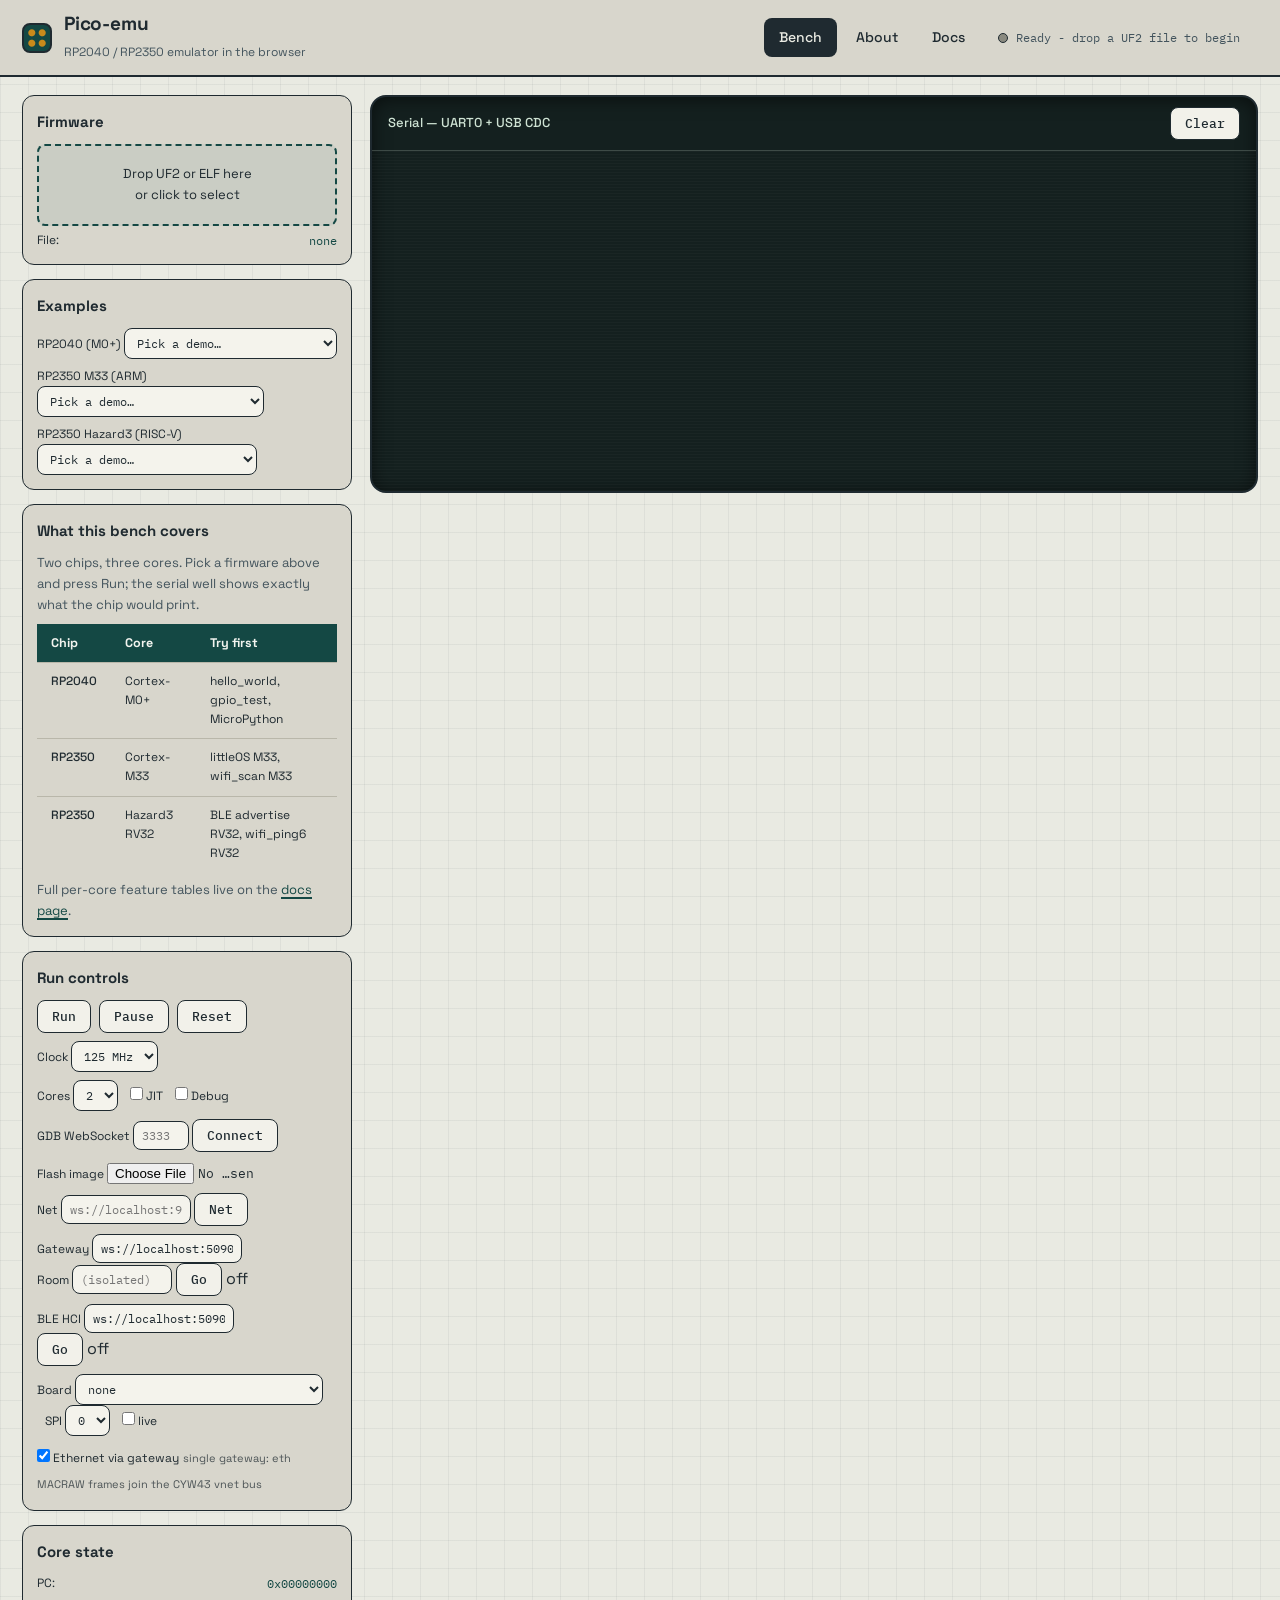
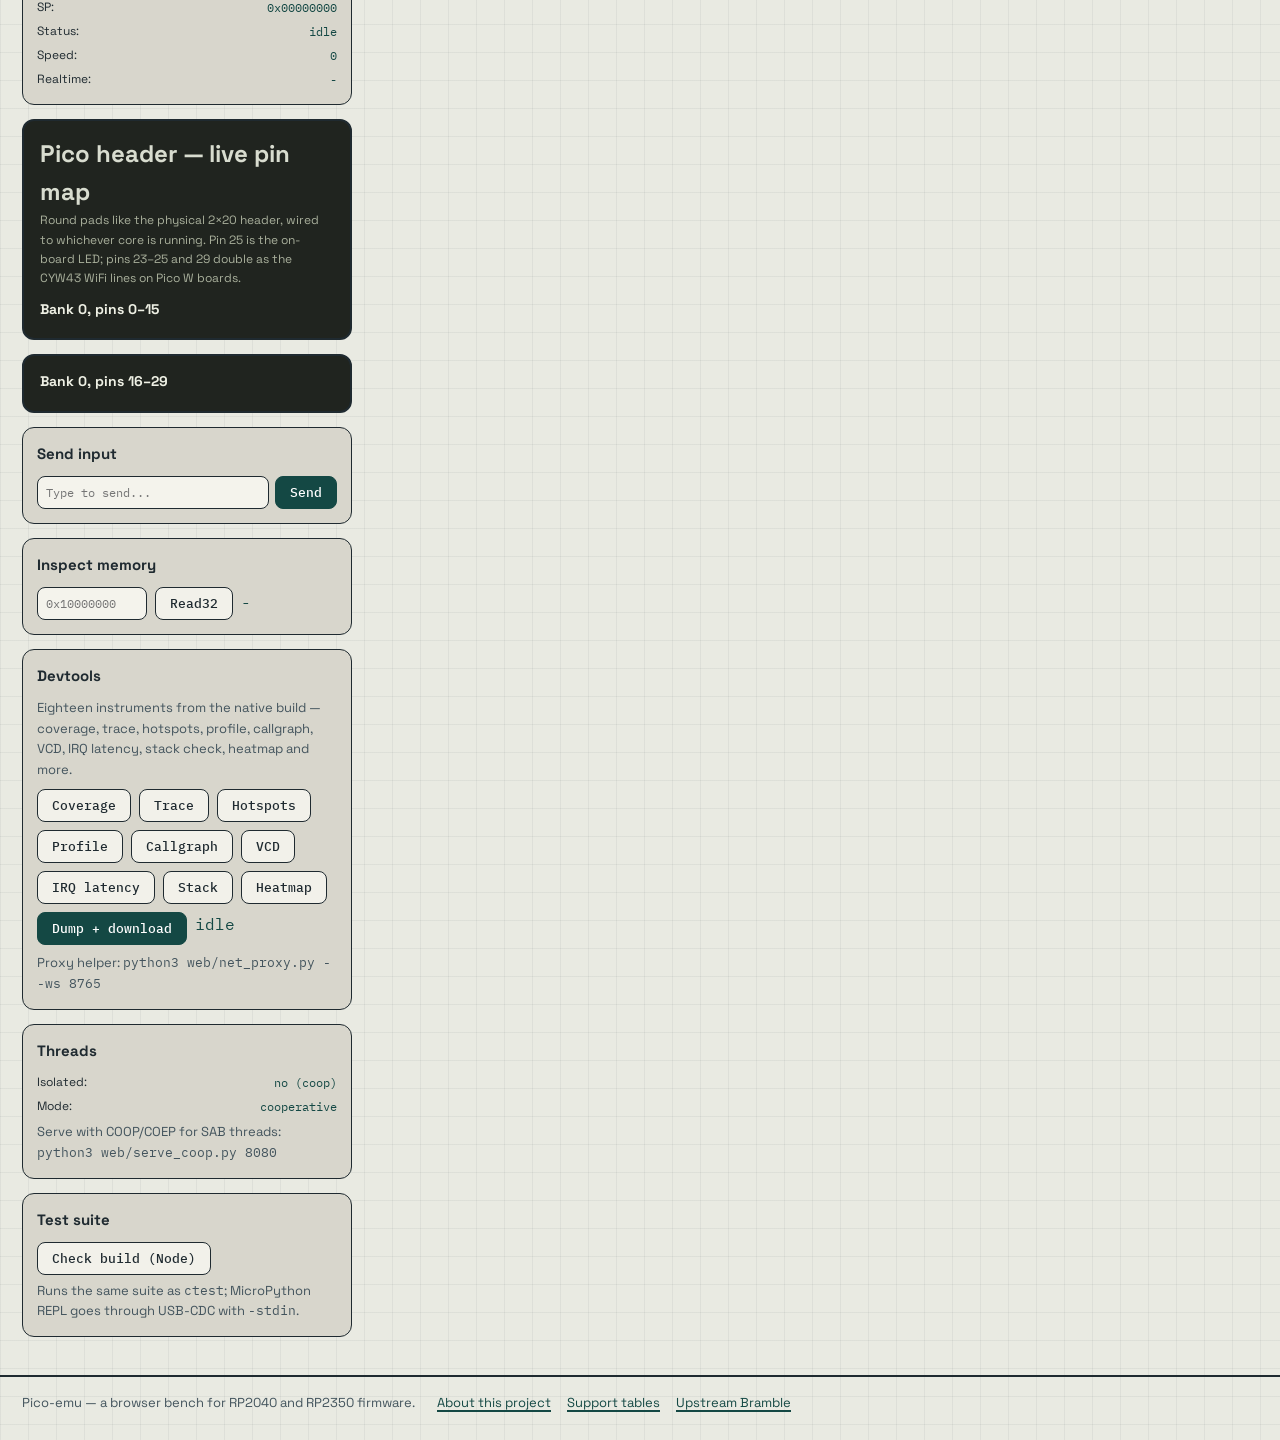
==== commit ee053f4c: "Add full W6300 Ethernet support (QSPI-single model + pico-w6300 boards + DORA guests; 443/443, sweep" ====
--- a/web/index.html
+++ b/web/index.html
@@ -72,6 +72,7 @@
             <option value="wifi_ping.uf2">WiFi ping</option>
             <option value="wifi_webserver.uf2">WiFi webserver</option>
             <option value="eth_dhcp.uf2">ETH DHCP (pico-eth)</option>
+            <option value="eth_dhcp6300.uf2">ETH DHCP (pico-w6300)</option>
             <option value="eth_http.uf2">ETH HTTP (pico-eth)</option>
             <option value="ble_adv.uf2">BLE advertise M0+ (CYW43)</option>
           </select>
@@ -103,6 +104,7 @@
             <option value="wifi_ping_pico2.uf2">WiFi ping M33</option>
             <option value="wifi_webserver_pico2.uf2">WiFi webserver M33</option>
             <option value="eth_dhcp_pico2.uf2">ETH DHCP M33 (pico-eth2)</option>
+            <option value="eth_dhcp6300_pico2.uf2">ETH DHCP M33 (pico-w6300-2)</option>
             <option value="eth_http_pico2.uf2">ETH HTTP M33 (pico-eth2)</option>
             <option value="ble_adv_pico2.uf2">BLE advertise M33 (CYW43)</option>
           </select>
@@ -138,6 +140,7 @@
             <option value="wifi_ble_adv_rv32.uf2">BLE advertise RV32</option>
             <option value="wifi_ble_gatt_rv32.uf2">BLE GATT RV32</option>
             <option value="eth_dhcp_rv32.uf2">ETH DHCP RV32 (pico-eth)</option>
+            <option value="eth_dhcp6300_rv32.uf2">ETH DHCP RV32 (pico-w6300)</option>
             <option value="eth_http_rv32.uf2">ETH HTTP RV32 (pico-eth)</option>
           </select>
         </label>
@@ -203,7 +206,7 @@
         <span id="ble-status">off</span>
       </div>
       <div style="margin-top:8px">
-        <label>Board <select id="board-select"><option value="">none</option><option value="pico-eth">pico-eth (W5500-EVB-Pico)</option><option value="pico-eth2">pico-eth2 (W5500-EVB-Pico2)</option></select></label>
+        <label>Board <select id="board-select"><option value="">none</option><option value="pico-eth">pico-eth (W5500-EVB-Pico)</option><option value="pico-eth2">pico-eth2 (W5500-EVB-Pico2)</option><option value="pico-w6300">pico-w6300 (W6300-EVB-Pico)</option><option value="pico-w6300-2">pico-w6300-2 (W6300-EVB-Pico2)</option></select></label>
         <label style="margin-left:8px">SPI <select id="board-spi"><option value="0">0</option><option value="1">1</option></select></label>
         <label style="margin-left:8px"><input type="checkbox" id="chk-board-live"> live</label>
       </div>
@@ -424,6 +427,7 @@
     // pump W5500 proxy TX -> net-proxy WebSocket (CONNECT/LISTEN/CLOSE/SEND).
     // Same shared net_proxy as the Net panel; NOT the OpenHW gateway — the
     // W5500 speaks socket-level TCP/UDP, not raw ETH (see docs note).
+    // W6300 pumps identically through its own queue/exports.
     try {
       const ns = window.picoemuNetSocket;
       if (ns && ns.readyState === 1) {
@@ -432,6 +436,14 @@
         if (budget > 0) {
           const ptr = mod._malloc(Math.min(budget, 8192));
           const got = mod._picoemu_w5500_pop_tx(ptr, Math.min(budget, 8192));
+          if (got > 0) ns.send(mod.HEAPU8.slice(ptr, ptr + got));
+          mod._free(ptr);
+        }
+        let b6300 = 0;
+        try { b6300 = mod._picoemu_w6300_tx_len(); } catch(e2) { b6300 = 0; }
+        if (b6300 > 0) {
+          const ptr = mod._malloc(Math.min(b6300, 8192));
+          const got = mod._picoemu_w6300_pop_tx(ptr, Math.min(b6300, 8192));
           if (got > 0) ns.send(mod.HEAPU8.slice(ptr, ptr + got));
           mod._free(ptr);
         }
@@ -576,6 +588,8 @@
   // pico-eth/pico-eth2 board (WIZnet W5500-EVB-Pico/Pico2): separate SPI
   // board, off by default. picoemu_init detaches, so re-apply the UI
   // selection here. Pico2 wiring is identical; only the SoC differs.
+  // pico-w6300/pico-w6300-2 (WIZnet W6300-EVB-Pico/Pico2): QSPI-single
+  // on the same PL022 path (CSn=16/RSTn=22/INTn=15).
   // Single-gateway default: MACRAW socket 0 joins the CYW43 vnet bus, so
   // the SAME Go gateway serves WiFi + Ethernet (no second bridge).
   try {
@@ -585,6 +599,12 @@
       const live = $('chk-board-live')?.checked ? 1 : 0;
       mod._picoemu_board_eth(1, live, spi);
       try { mod._picoemu_w5500_gw_enable($('chk-eth-gw')?.checked ? 1 : 0); } catch(e2) {}
+      $('status').textContent += ' + ' + b;
+    } else if (b === 'pico-w6300' || b === 'pico-w6300-2') {
+      const spi = parseInt(($('board-spi') || {}).value || '0', 10) || 0;
+      const live = $('chk-board-live')?.checked ? 1 : 0;
+      mod._picoemu_board_eth6300(1, live, spi);
+      try { mod._picoemu_w6300_gw_enable($('chk-eth-gw')?.checked ? 1 : 0); } catch(e2) {}
       $('status').textContent += ' + ' + b;
     }
   } catch(e) {}
@@ -720,11 +740,16 @@
         mod._picoemu_net_set_connected(1); mod._picoemu_net_enable(1);
         // If a pico-eth board is selected, the proxy speaks for it
         // (same 8-socket model; picoemu_w5500_push_rx targets the board).
+        // pico-w6300 behaves the same via picoemu_w6300_push_rx.
         // Single-gateway default keeps MACRAW on the shared vnet bus too.
         if ((($('board-select') || {}).value || '').startsWith('pico-eth')) {
           const spi = parseInt(($('board-spi') || {}).value || '0', 10) || 0;
           try { mod._picoemu_board_eth(1, 1, spi); } catch(e2) {}
           try { mod._picoemu_w5500_gw_enable($('chk-eth-gw')?.checked ? 1 : 0); } catch(e3) {}
+        } else if ((($('board-select') || {}).value || '').startsWith('pico-w6300')) {
+          const spi = parseInt(($('board-spi') || {}).value || '0', 10) || 0;
+          try { mod._picoemu_board_eth6300(1, 1, spi); } catch(e2) {}
+          try { mod._picoemu_w6300_gw_enable($('chk-eth-gw')?.checked ? 1 : 0); } catch(e3) {}
         }
       } catch(e) {}
     };
@@ -733,22 +758,36 @@
         : typeof e.data === 'string' ? new TextEncoder().encode(e.data) : new Uint8Array(0);
       if (!arr.length) return;
       // Demux proxy prefixes: W(sock,len,payload) / S(sock,1,code) / ETH frame / raw UART
-      // Proxy DATA comes as [sock<8, len_lo, len_hi, payload...] (no magic)
+      // Proxy DATA comes as [sock<8, len_lo, len_hi, payload...] (no magic).
+      // When a pico-w6300 board is selected the same bytes go to the W6300.
+      const w6300 = (($('board-select') || {}).value || '').startsWith('pico-w6300');
+      const pushRx = (sock, ptr, len) => {
+        try {
+          if (w6300) mod._picoemu_w6300_push_rx(sock, ptr, len);
+          else mod._picoemu_w5500_push_rx(sock, ptr, len);
+        } catch(err) {}
+      };
+      const pushStatus = (sock, code) => {
+        try {
+          if (w6300) mod._picoemu_w6300_push_status(sock, code);
+          else mod._picoemu_w5500_push_status(sock, code);
+        } catch(err) {}
+      };
       if (arr[0] < 8 && arr.length >= 3 && arr.length === 3 + (arr[1] | (arr[2] << 8)) && (arr[1] | (arr[2] << 8)) > 0) {
         const payload = arr.slice(3);
         const ptr = mod._malloc(payload.length);
         mod.HEAPU8.set(payload, ptr);
-        try { mod._picoemu_w5500_push_rx(arr[0], ptr, payload.length); } catch(err) {}
+        pushRx(arr[0], ptr, payload.length);
         mod._free(ptr);
       } else if (arr[0] === 0x57 && arr.length >= 4) {
         const sock = arr[1], ln = arr[2] | (arr[3] << 8);
         const payload = arr.slice(4, 4 + ln);
         const ptr = mod._malloc(payload.length);
         mod.HEAPU8.set(payload, ptr);
-        try { mod._picoemu_w5500_push_rx(sock, ptr, payload.length); } catch(err) {}
+        pushRx(sock, ptr, payload.length);
         mod._free(ptr);
       } else if (arr[0] === 0x53 && arr.length >= 4) {
-        try { mod._picoemu_w5500_push_status(arr[1], arr[3]); } catch(err) {}
+        pushStatus(arr[1], arr[3]);
       } else if (arr.length >= 6 && arr[0] === 0x45 && arr[1] === 0x54 && arr[2] === 0x48) {
         const ln = arr[4] | (arr[5] << 8);
         const frame = arr.slice(6, 6 + ln);
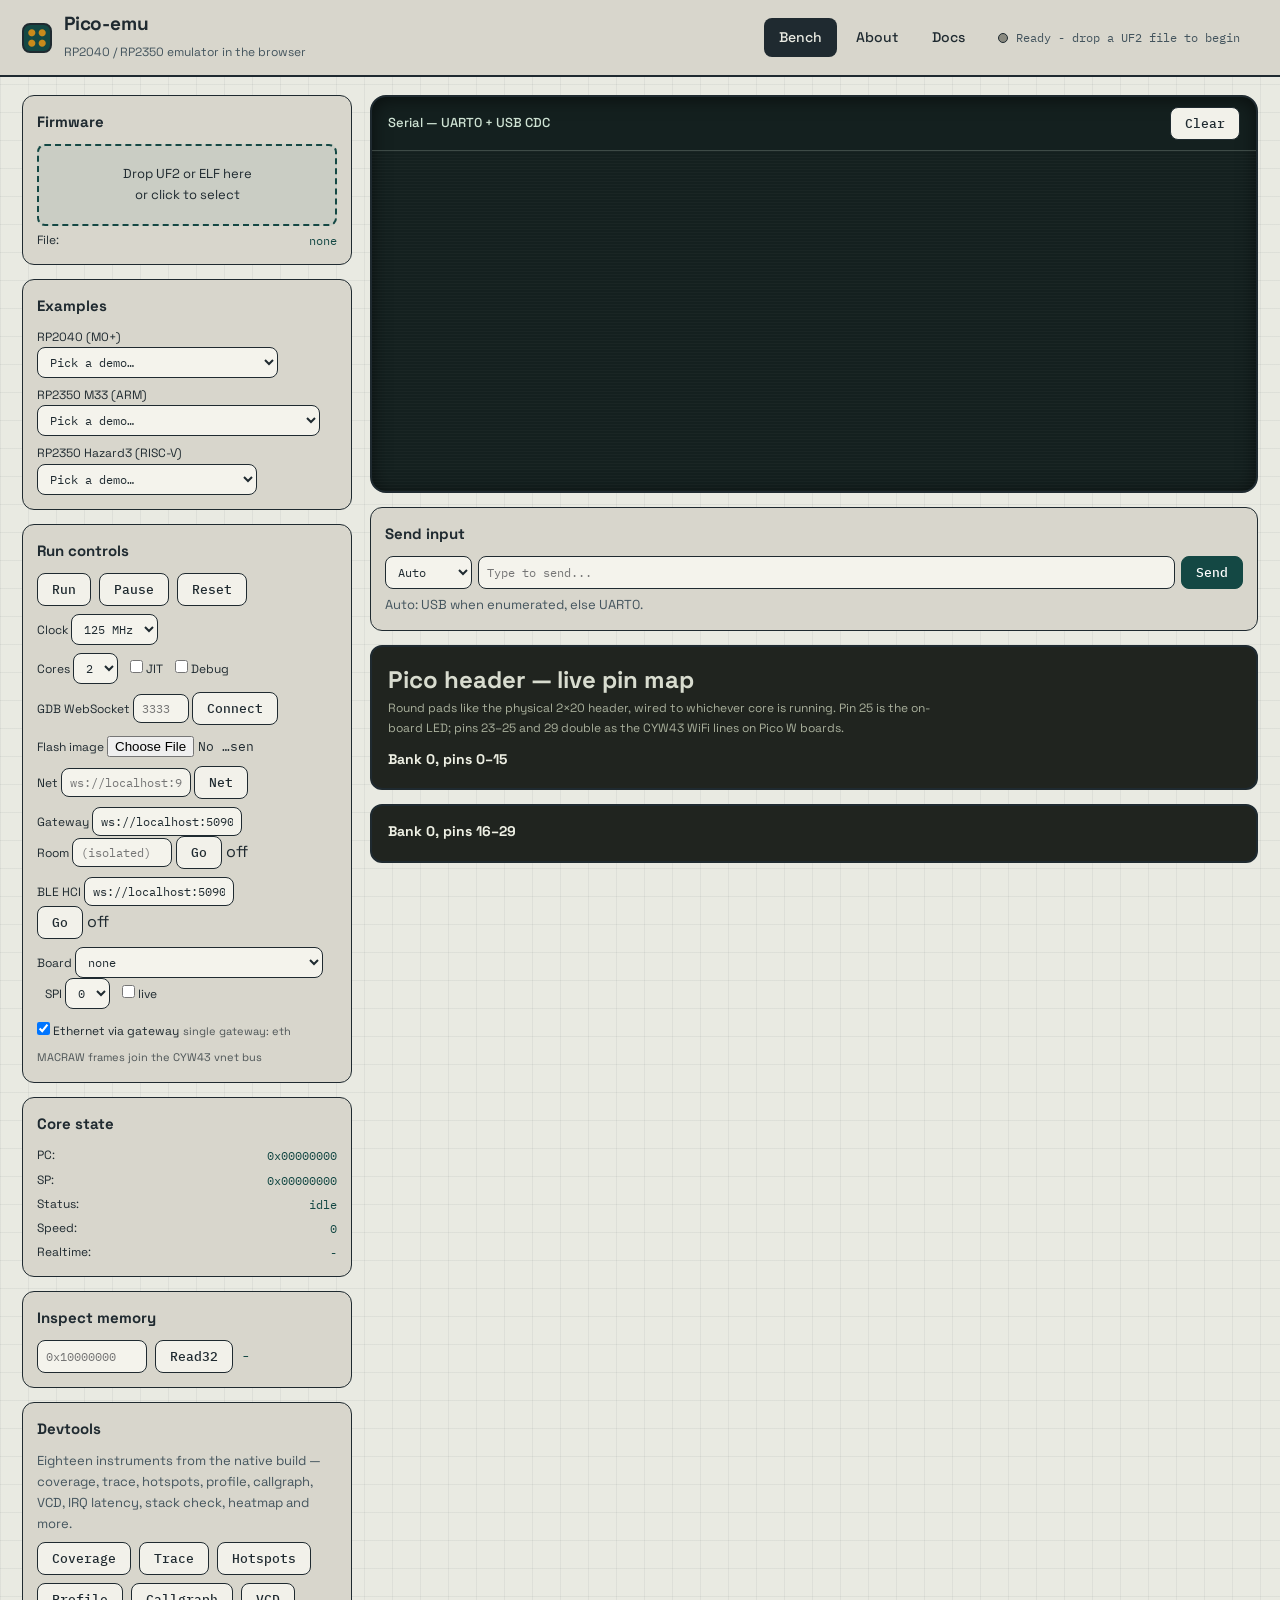
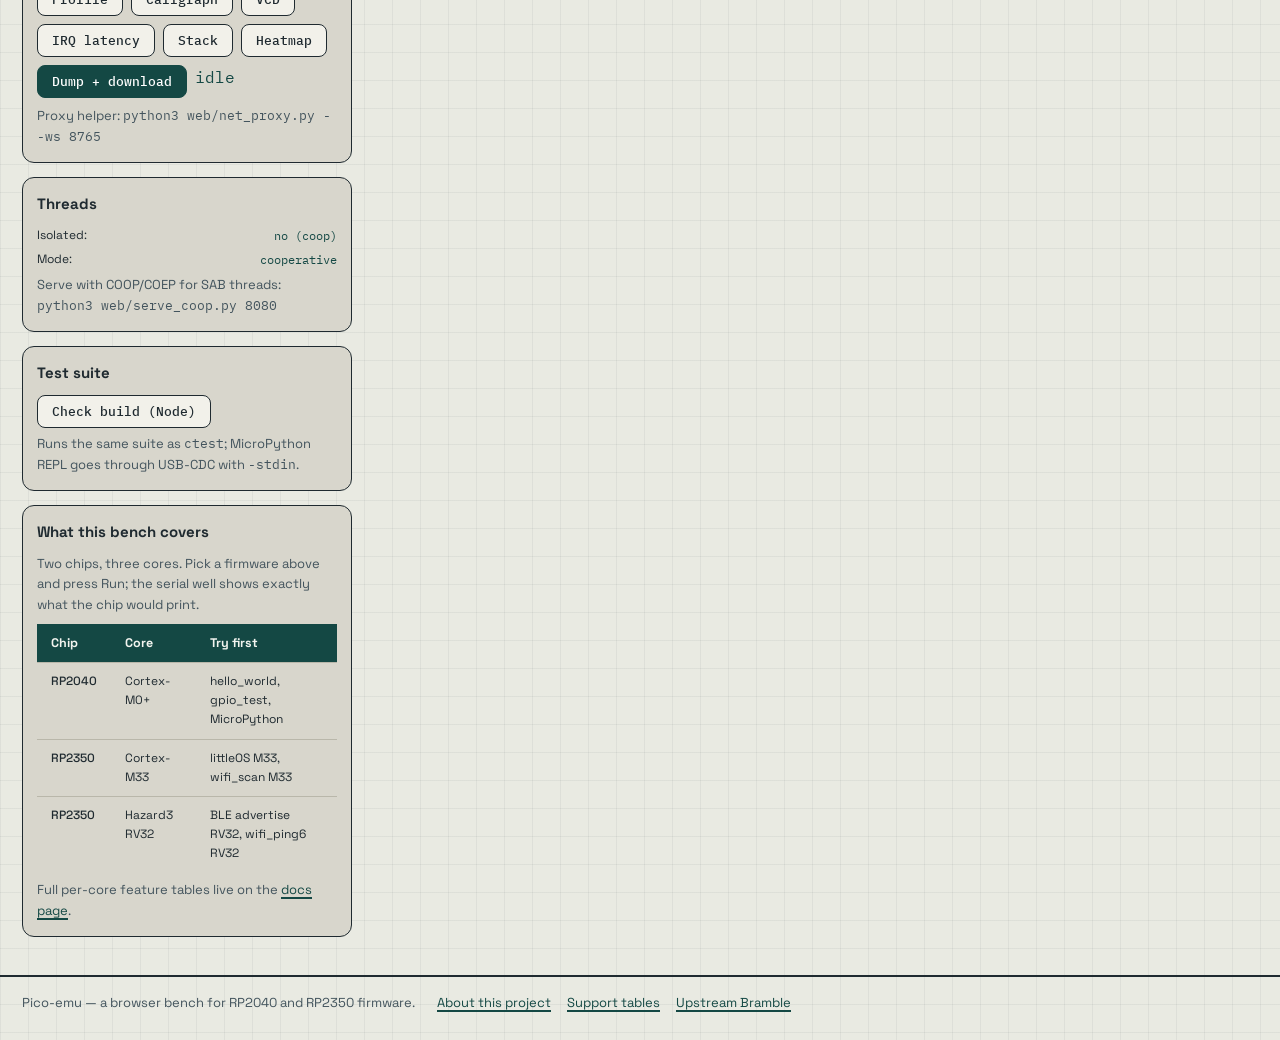
==== commit 897c4b0e: "Web demo: Arduino 6300 presets + console port select + rebuilt WASMs" ====
--- a/web/index.html
+++ b/web/index.html
@@ -45,7 +45,7 @@
       <h2>Examples</h2>
       <div style="display:flex;flex-direction:column;gap:8px">
         <label>RP2040 (M0+)
-          <select id="demo-rp2040" onchange="if(this.value){loadPreset(this.value);this.selectedIndex=0}">
+          <select id="demo-rp2040" onchange="demoPicked(this)">
             <option value="">Pick a demo…</option>
             <option value="hello_world.uf2">hello_world</option>
             <option value="gpio_test.uf2">gpio_test</option>
@@ -73,12 +73,14 @@
             <option value="wifi_webserver.uf2">WiFi webserver</option>
             <option value="eth_dhcp.uf2">ETH DHCP (pico-eth)</option>
             <option value="eth_dhcp6300.uf2">ETH DHCP (pico-w6300)</option>
+            <option value="ethdhcp6300_arduino.uf2">ETH DHCP Arduino (pico-w6300)</option>
             <option value="eth_http.uf2">ETH HTTP (pico-eth)</option>
+            <option value="eth_http6300.uf2">ETH HTTP (pico-w6300)</option>
             <option value="ble_adv.uf2">BLE advertise M0+ (CYW43)</option>
           </select>
         </label>
         <label>RP2350 M33 (ARM)
-          <select id="demo-m33" onchange="if(this.value){loadPreset(this.value);this.selectedIndex=0}">
+          <select id="demo-m33" onchange="demoPicked(this)">
             <option value="">Pick a demo…</option>
             <option value="littleos_pico2.uf2">littleOS M33</option>
             <option value="hello_world_pico2.uf2">Hello M33</option>
@@ -105,12 +107,14 @@
             <option value="wifi_webserver_pico2.uf2">WiFi webserver M33</option>
             <option value="eth_dhcp_pico2.uf2">ETH DHCP M33 (pico-eth2)</option>
             <option value="eth_dhcp6300_pico2.uf2">ETH DHCP M33 (pico-w6300-2)</option>
+            <option value="ethdhcp6300_arduino_pico2.uf2">ETH DHCP Arduino M33 (pico-w6300-2)</option>
             <option value="eth_http_pico2.uf2">ETH HTTP M33 (pico-eth2)</option>
+            <option value="eth_http6300_pico2.uf2">ETH HTTP M33 (pico-w6300-2)</option>
             <option value="ble_adv_pico2.uf2">BLE advertise M33 (CYW43)</option>
           </select>
         </label>
         <label>RP2350 Hazard3 (RISC-V)
-          <select id="demo-rv32" onchange="if(this.value){loadPreset(this.value);this.selectedIndex=0}">
+          <select id="demo-rv32" onchange="demoPicked(this)">
             <option value="">Pick a demo…</option>
             <option value="littleos_pico2_riscv.uf2">littleOS RV32</option>
             <option value="hello_rv32.uf2">Hello RV32</option>
@@ -142,23 +146,10 @@
             <option value="eth_dhcp_rv32.uf2">ETH DHCP RV32 (pico-eth)</option>
             <option value="eth_dhcp6300_rv32.uf2">ETH DHCP RV32 (pico-w6300)</option>
             <option value="eth_http_rv32.uf2">ETH HTTP RV32 (pico-eth)</option>
+            <option value="eth_http6300_rv32.uf2">ETH HTTP RV32 (pico-w6300)</option>
           </select>
         </label>
       </div>
-    </div>
-
-    <div class="panel">
-      <h2>What this bench covers</h2>
-      <p style="margin-bottom:8px">Two chips, three cores. Pick a firmware above and press Run; the serial well shows exactly what the chip would print.</p>
-      <table class="support" style="min-width:0;font-size:12px">
-        <thead><tr><th scope="col">Chip</th><th scope="col">Core</th><th scope="col">Try first</th></tr></thead>
-        <tbody>
-          <tr><td>RP2040</td><td>Cortex-M0+</td><td>hello_world, gpio_test, MicroPython</td></tr>
-          <tr><td>RP2350</td><td>Cortex-M33</td><td>littleOS M33, wifi_scan M33</td></tr>
-          <tr><td>RP2350</td><td>Hazard3 RV32</td><td>BLE advertise RV32, wifi_ping6 RV32</td></tr>
-        </tbody>
-      </table>
-      <p style="margin-top:8px">Full per-core feature tables live on the <a href="./docs.html">docs page</a>.</p>
     </div>
 
     <div class="panel">
@@ -223,26 +214,6 @@
       <div class="info-row"><span>Status:</span><span class="info-val" id="core-status">idle</span></div>
       <div class="info-row"><span>Speed:</span><span class="info-val" id="core-mips">0</span></div>
       <div class="info-row"><span>Realtime:</span><span class="info-val" id="core-speed">-</span></div>
-    </div>
-
-    <div class="gpio-board">
-      <h2>Pico header — live pin map</h2>
-      <p class="gpio-note">Round pads like the physical 2×20 header, wired to whichever core is running. Pin 25 is the on-board LED; pins 23–25 and 29 double as the CYW43 WiFi lines on Pico W boards.</p>
-      <h3>Bank 0, pins 0–15</h3>
-      <div class="gpio-grid" id="gpio-low"></div>
-    </div>
-    <div class="gpio-board">
-      <h3>Bank 0, pins 16–29</h3>
-      <div class="gpio-grid" id="gpio-high"></div>
-    </div>
-
-    <div class="panel">
-      <h2>Send input</h2>
-      <div style="display:flex;gap:6px">
-        <input type="text" id="uart-input" placeholder="Type to send..."
-               style="flex:1">
-        <button class="btn primary" id="btn-send">Send</button>
-      </div>
     </div>
 
     <div class="panel">
@@ -290,6 +261,20 @@
       </div>
       <p style="margin-top:6px">Runs the same suite as <code>ctest</code>; MicroPython REPL goes through USB-CDC with <code>-stdin</code>.</p>
     </div>
+
+    <div class="panel">
+      <h2>What this bench covers</h2>
+      <p style="margin-bottom:8px">Two chips, three cores. Pick a firmware above and press Run; the serial well shows exactly what the chip would print.</p>
+      <table class="support" style="min-width:0;font-size:12px">
+        <thead><tr><th scope="col">Chip</th><th scope="col">Core</th><th scope="col">Try first</th></tr></thead>
+        <tbody>
+          <tr><td>RP2040</td><td>Cortex-M0+</td><td>hello_world, gpio_test, MicroPython</td></tr>
+          <tr><td>RP2350</td><td>Cortex-M33</td><td>littleOS M33, wifi_scan M33</td></tr>
+          <tr><td>RP2350</td><td>Hazard3 RV32</td><td>BLE advertise RV32, wifi_ping6 RV32</td></tr>
+        </tbody>
+      </table>
+      <p style="margin-top:8px">Full per-core feature tables live on the <a href="./docs.html">docs page</a>.</p>
+    </div>
   </div>
 
   <div class="stage">
@@ -299,6 +284,31 @@
         <button class="btn" id="btn-clear">Clear</button>
       </div>
       <div id="serial-output" role="log" aria-label="Firmware serial output" aria-live="polite"></div>
+    </div>
+    <div class="panel">
+      <h2>Send input</h2>
+      <div style="display:flex;gap:6px;flex-wrap:wrap">
+        <select id="port-select" aria-label="Console port" style="max-width:130px">
+          <option value="auto">Auto</option>
+          <option value="uart0">UART0</option>
+          <option value="uart1">UART1</option>
+          <option value="usb">USB CDC</option>
+        </select>
+        <input type="text" id="uart-input" placeholder="Type to send..."
+               style="flex:1;min-width:140px">
+        <button class="btn primary" id="btn-send">Send</button>
+      </div>
+      <p style="margin-top:6px" id="port-hint">Auto: USB when enumerated, else UART0.</p>
+    </div>
+    <div class="gpio-board">
+      <h2>Pico header — live pin map</h2>
+      <p class="gpio-note">Round pads like the physical 2×20 header, wired to whichever core is running. Pin 25 is the on-board LED; pins 23–25 and 29 double as the CYW43 WiFi lines on Pico W boards.</p>
+      <h3>Bank 0, pins 0–15</h3>
+      <div class="gpio-grid" id="gpio-low"></div>
+    </div>
+    <div class="gpio-board">
+      <h3>Bank 0, pins 16–29</h3>
+      <div class="gpio-grid" id="gpio-high"></div>
     </div>
   </div>
 </div>
@@ -455,6 +465,7 @@
 
     updateCoreState();
     updateGpio();
+    try { updatePortHint(); } catch(e) {}
 
     // Instantaneous emulator speed: steps done in THIS frame over its own
     // wall time (was: total-since-boot / frame-dt, which decayed forever).
@@ -524,13 +535,64 @@
 
 $('btn-clear').onclick = () => { uartText = ''; serialEl.textContent = ''; };
 
+function sendBytes(port, text) {
+  // CR submits the line: USB REPLs (MicroPython) want raw CR, UART shells
+  // get CR->LF. Sent only when there is text to submit.
+  let hasPort = false;
+  try { hasPort = typeof mod._picoemu_write_uart_port === 'function'; } catch(e) {}
+  const writeUartPort = (n, code) => {
+    try {
+      if (hasPort) { mod._picoemu_write_uart_port(n, code); return; }
+    } catch(e) {}
+    if (n === 0) mod._picoemu_write_uart(code);
+  };
+  const writeUsbRaw = (code) => {
+    try {
+      if (mod._picoemu_write_usb) {
+        if (mod._picoemu_write_usb(code)) return;
+      }
+    } catch(e) {}
+    mod._picoemu_write_uart(code);
+  };
+  const pushLine = (codes) => {
+    if (port === 'uart1') {
+      for (const c of codes) writeUartPort(1, c);
+      if (codes.length) writeUartPort(1, 13);
+    } else if (port === 'uart0') {
+      for (const c of codes) writeUartPort(0, c);
+      if (codes.length) writeUartPort(0, 13);
+    } else if (port === 'usb') {
+      for (const c of codes) writeUsbRaw(c);
+      if (codes.length) writeUsbRaw(13);
+    } else {
+      for (const c of codes) mod._picoemu_write_uart(c);
+      if (codes.length) mod._picoemu_write_uart(13);
+    }
+  };
+  pushLine([...text].map(ch => ch.charCodeAt(0)));
+}
+
+function updatePortHint() {
+  const hint = $('port-hint');
+  if (!hint || !mod) return;
+  let u0 = 0, u1 = 0, usb = 0;
+  try { u0 = mod._picoemu_uart_active ? mod._picoemu_uart_active(0) : 1; } catch(e) {}
+  try { u1 = mod._picoemu_uart_active ? mod._picoemu_uart_active(1) : 0; } catch(e) {}
+  try { usb = mod._picoemu_usb_active ? mod._picoemu_usb_active() : 0; } catch(e) {}
+  const live = [];
+  if (u0) live.push('UART0');
+  if (u1) live.push('UART1');
+  if (usb) live.push('USB CDC');
+  hint.textContent = live.length
+    ? `Live: ${live.join(' + ')}. UART1 appears once firmware enables it.`
+    : 'No console active yet — run firmware first.';
+}
+
 $('btn-send').onclick = () => {
   if (!mod) return;
   const text = $('uart-input').value;
-  for (const ch of text) mod._picoemu_write_uart(ch.charCodeAt(0));
-  // CR submits the line: USB REPLs (MicroPython) want raw CR, UART shells
-  // get CR->LF via feed_uart_rx. Sent only when there is text to submit.
-  if (text.length) mod._picoemu_write_uart(13);
+  const port = ($('port-select') || {}).value || 'auto';
+  sendBytes(port, text);
   $('uart-input').value = '';
 };
 
@@ -585,6 +647,16 @@
   mod._free(ptr);
   mod._picoemu_reset();
 
+  // Keep the chosen firmware name visible: drop-zone loads and failed
+  // preset fetches clear all arch dropdowns back to "Pick a demo…".
+  const presetHit = ['demo-rp2040', 'demo-m33', 'demo-rv32']
+    .map(id => $(id)).find(s => s && s.value === name);
+  for (const id of ['demo-rp2040', 'demo-m33', 'demo-rv32']) {
+    const s = $(id);
+    if (!s) continue;
+    if (presetHit) { if (s !== presetHit) s.selectedIndex = 0; }
+    else s.selectedIndex = 0;
+  }
   // pico-eth/pico-eth2 board (WIZnet W5500-EVB-Pico/Pico2): separate SPI
   // board, off by default. picoemu_init detaches, so re-apply the UI
   // selection here. Pico2 wiring is identical; only the SoC differs.
@@ -611,6 +683,15 @@
 
   $('status').textContent += ` - ${name}`;
   updateCoreState();
+  try {
+    const sel = $('port-select');
+    if (sel) {
+      const wantUsb = /micropython|hello_usb|usb/i.test(name);
+      if (wantUsb) sel.value = 'usb';
+      else if (sel.value === 'usb' && !wantUsb) sel.value = 'auto';
+    }
+  } catch(e) {}
+  updatePortHint();
 }
 window.loadPreset = async (name) => {
   $('status').textContent = `Fetching ${name}...`;
@@ -620,6 +701,18 @@
     const buf = new Uint8Array(await res.arrayBuffer());
     await loadFirmware(buf, name);
   } catch(e) { $('status').textContent = `Failed ${name}: ${e.message}`; }
+};
+// Keep the chosen firmware visible in its dropdown: the picked select holds
+// its value, the other two arch selects fall back to "Pick a demo…".
+window.demoPicked = (sel) => {
+  if (!sel || !sel.value) return;
+  for (const id of ['demo-rp2040', 'demo-m33', 'demo-rv32']) {
+    if (id !== sel.id) {
+      const other = $(id);
+      if (other) other.selectedIndex = 0;
+    }
+  }
+  window.loadPreset(sel.value);
 };
 // OpenHW-style network gateway: raw Ethernet frames <-> gVisor NAT/DHCP.
 // Same protocol the ESP/STM32 simulators use: ws://host:5090/api/network-gateway[?sessionId=room]
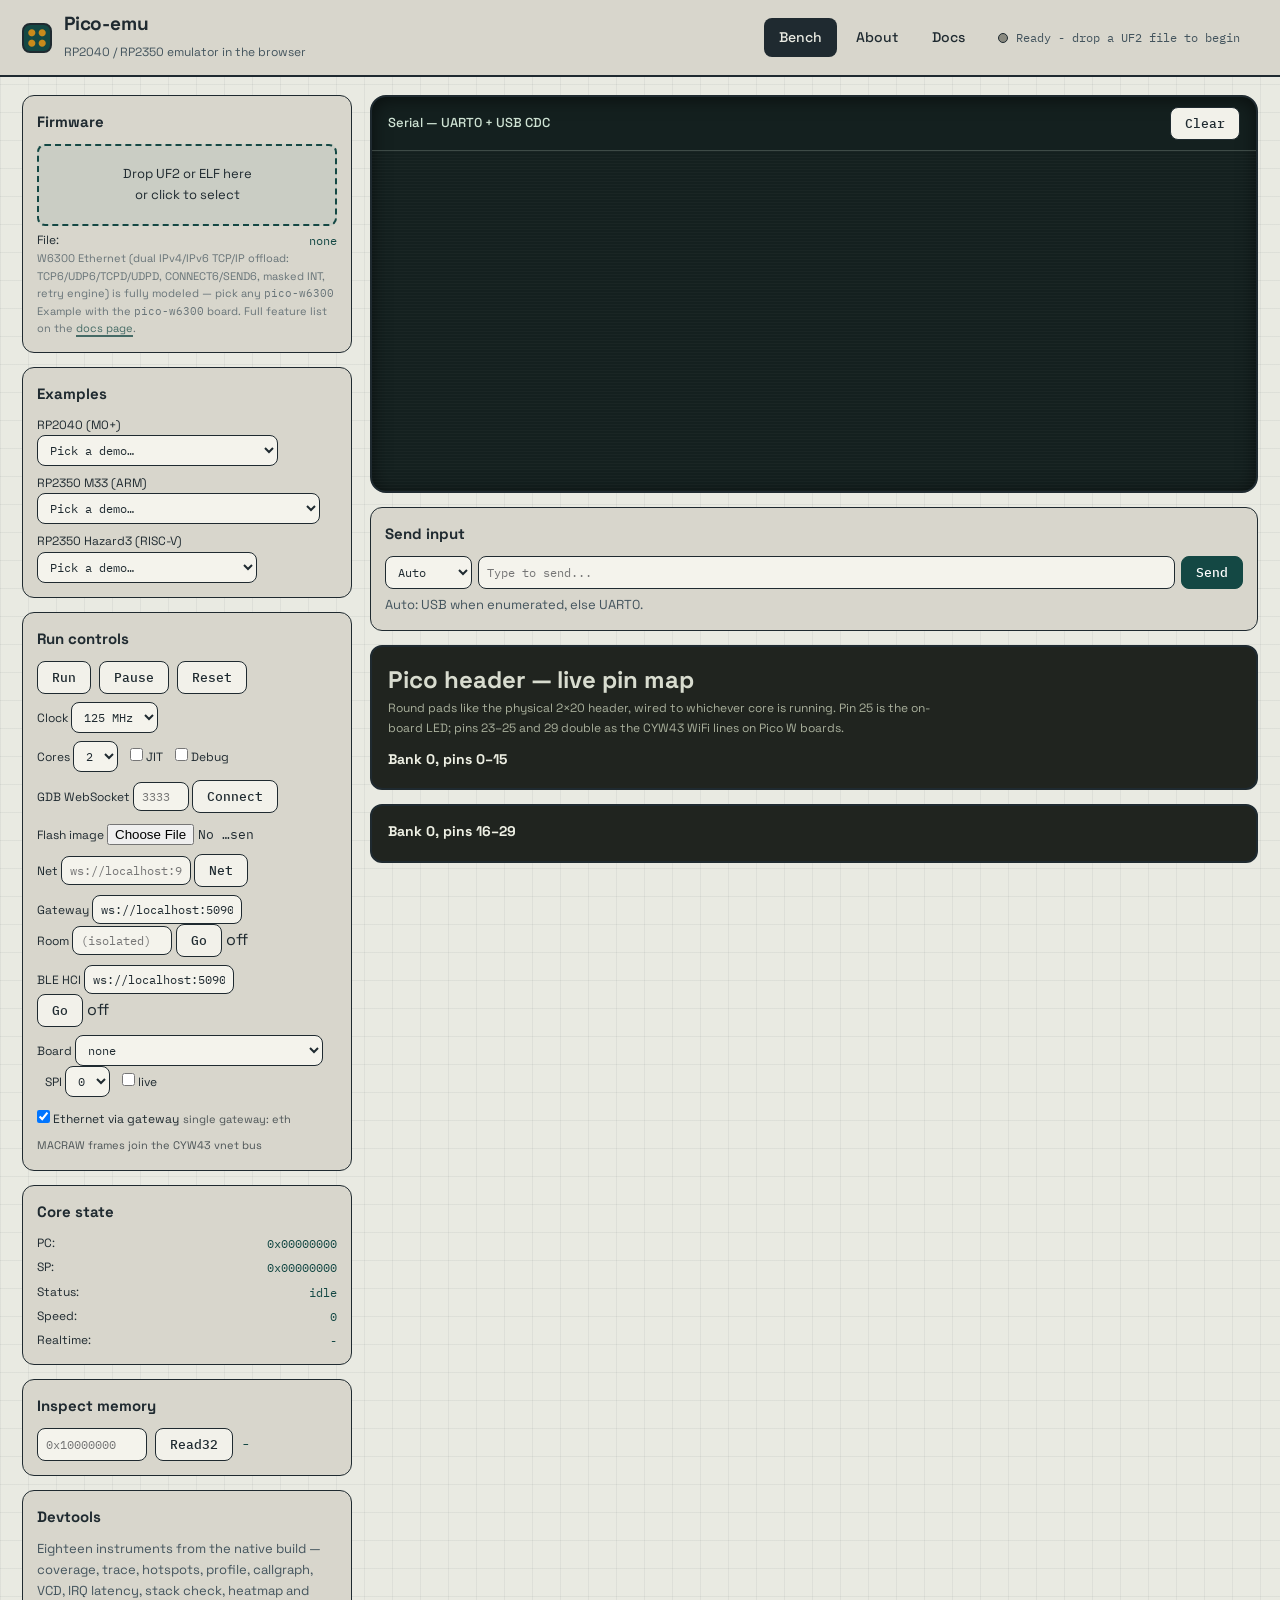
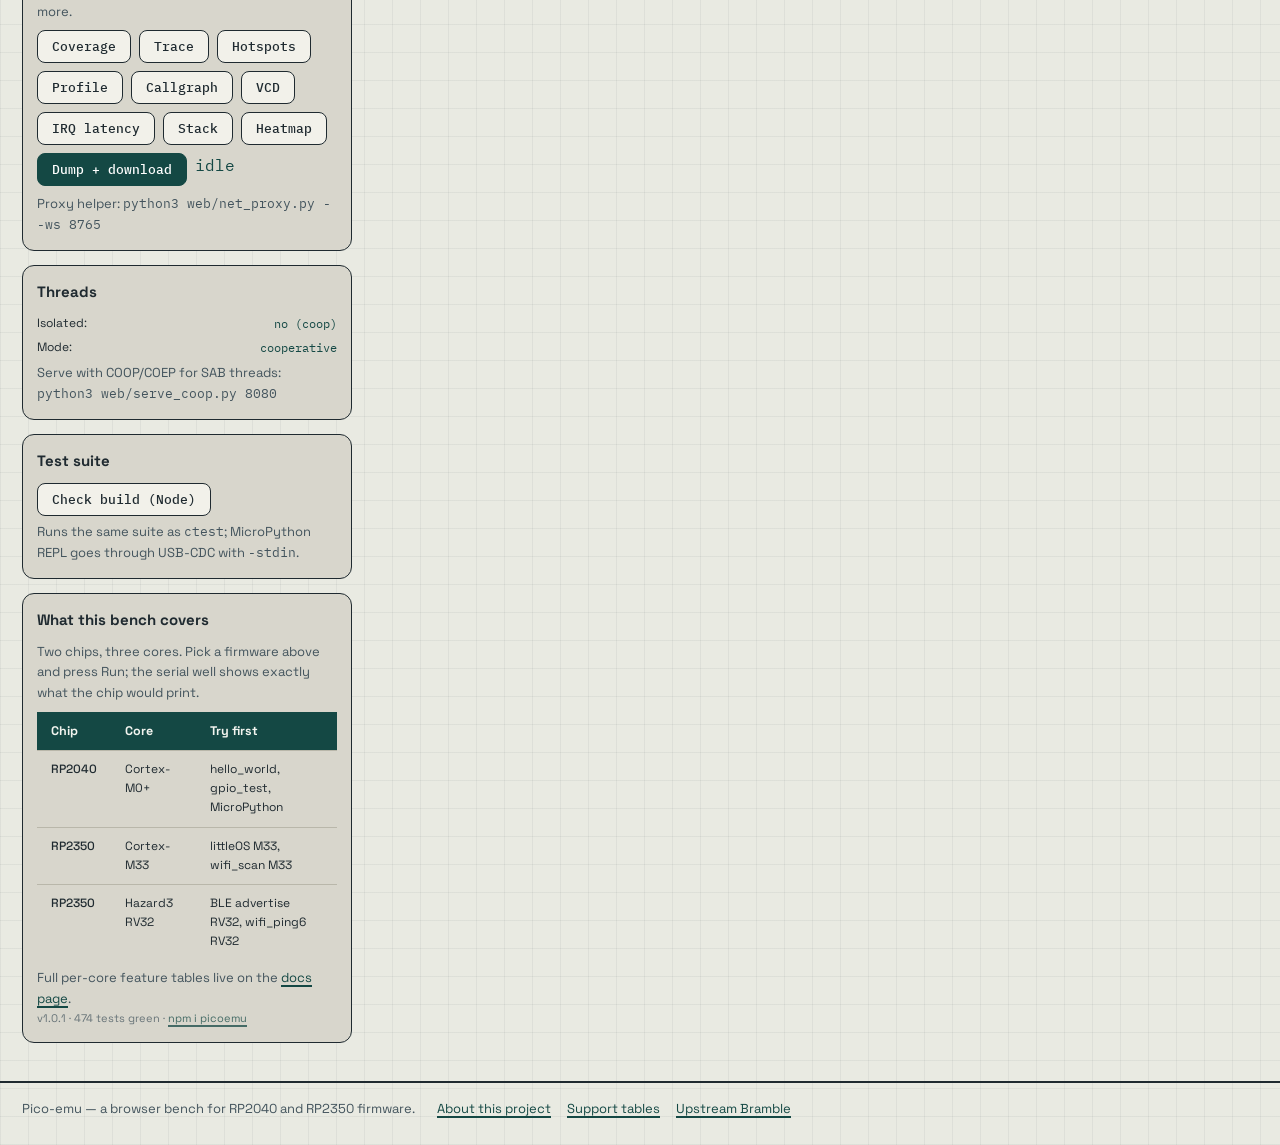
==== commit 1eb7b257: "v1.0.1: W6300 PACKET INFO + socket-less completion, version bump (474/474, sweep 70/70)" ====
--- a/web/index.html
+++ b/web/index.html
@@ -39,6 +39,7 @@
         <input type="file" id="file-input" accept=".uf2,.elf,.bin" style="display:none">
       </div>
       <div class="info-row"><span>File:</span><span class="info-val" id="fw-name">none</span></div>
+      <p style="font-size:11px;opacity:.75">W6300 Ethernet (dual IPv4/IPv6 TCP/IP offload: TCP6/UDP6/TCPD/UDPD, CONNECT6/SEND6, masked INT, retry engine) is fully modeled — pick any <code>pico-w6300</code> Example with the <code>pico-w6300</code> board. Full feature list on the <a href="./docs.html">docs page</a>.</p>
     </div>
 
     <div class="panel">
@@ -274,6 +275,7 @@
         </tbody>
       </table>
       <p style="margin-top:8px">Full per-core feature tables live on the <a href="./docs.html">docs page</a>.</p>
+      <p style="font-size:11px;opacity:.75">v1.0.1 · 474 tests green · <a href="https://www.npmjs.com/package/picoemu">npm i picoemu</a></p>
     </div>
   </div>
 
@@ -434,10 +436,10 @@
       }
     } catch(e) {}
 
-    // pump W5500 proxy TX -> net-proxy WebSocket (CONNECT/LISTEN/CLOSE/SEND).
+    // pump W5500/W6300 proxy TX -> net-proxy WebSocket (CONNECT/LISTEN/CLOSE/SEND).
     // Same shared net_proxy as the Net panel; NOT the OpenHW gateway — the
-    // W5500 speaks socket-level TCP/UDP, not raw ETH (see docs note).
-    // W6300 pumps identically through its own queue/exports.
+    // offload chips speak socket-level TCP/UDP, not raw ETH (see docs note).
+    // W6300 pumps identically through its own queue/exports (incl. v6 framing).
     try {
       const ns = window.picoemuNetSocket;
       if (ns && ns.readyState === 1) {
@@ -967,7 +969,7 @@
   } catch(e) { $('dev-status').textContent = 'err ' + e.message; }
 };
 window.runWasmTests = async () => {
-  $('status').textContent = 'See node test-wasm.js (396 tests)';
+  $('status').textContent = 'See node test-wasm.js (474 tests)';
   try {
     const res = await fetch('./picoemu.wasm.wasm');
     $('status').textContent = `WASM ${(await res.arrayBuffer()).byteLength}B ready; run: node test-wasm.js`;
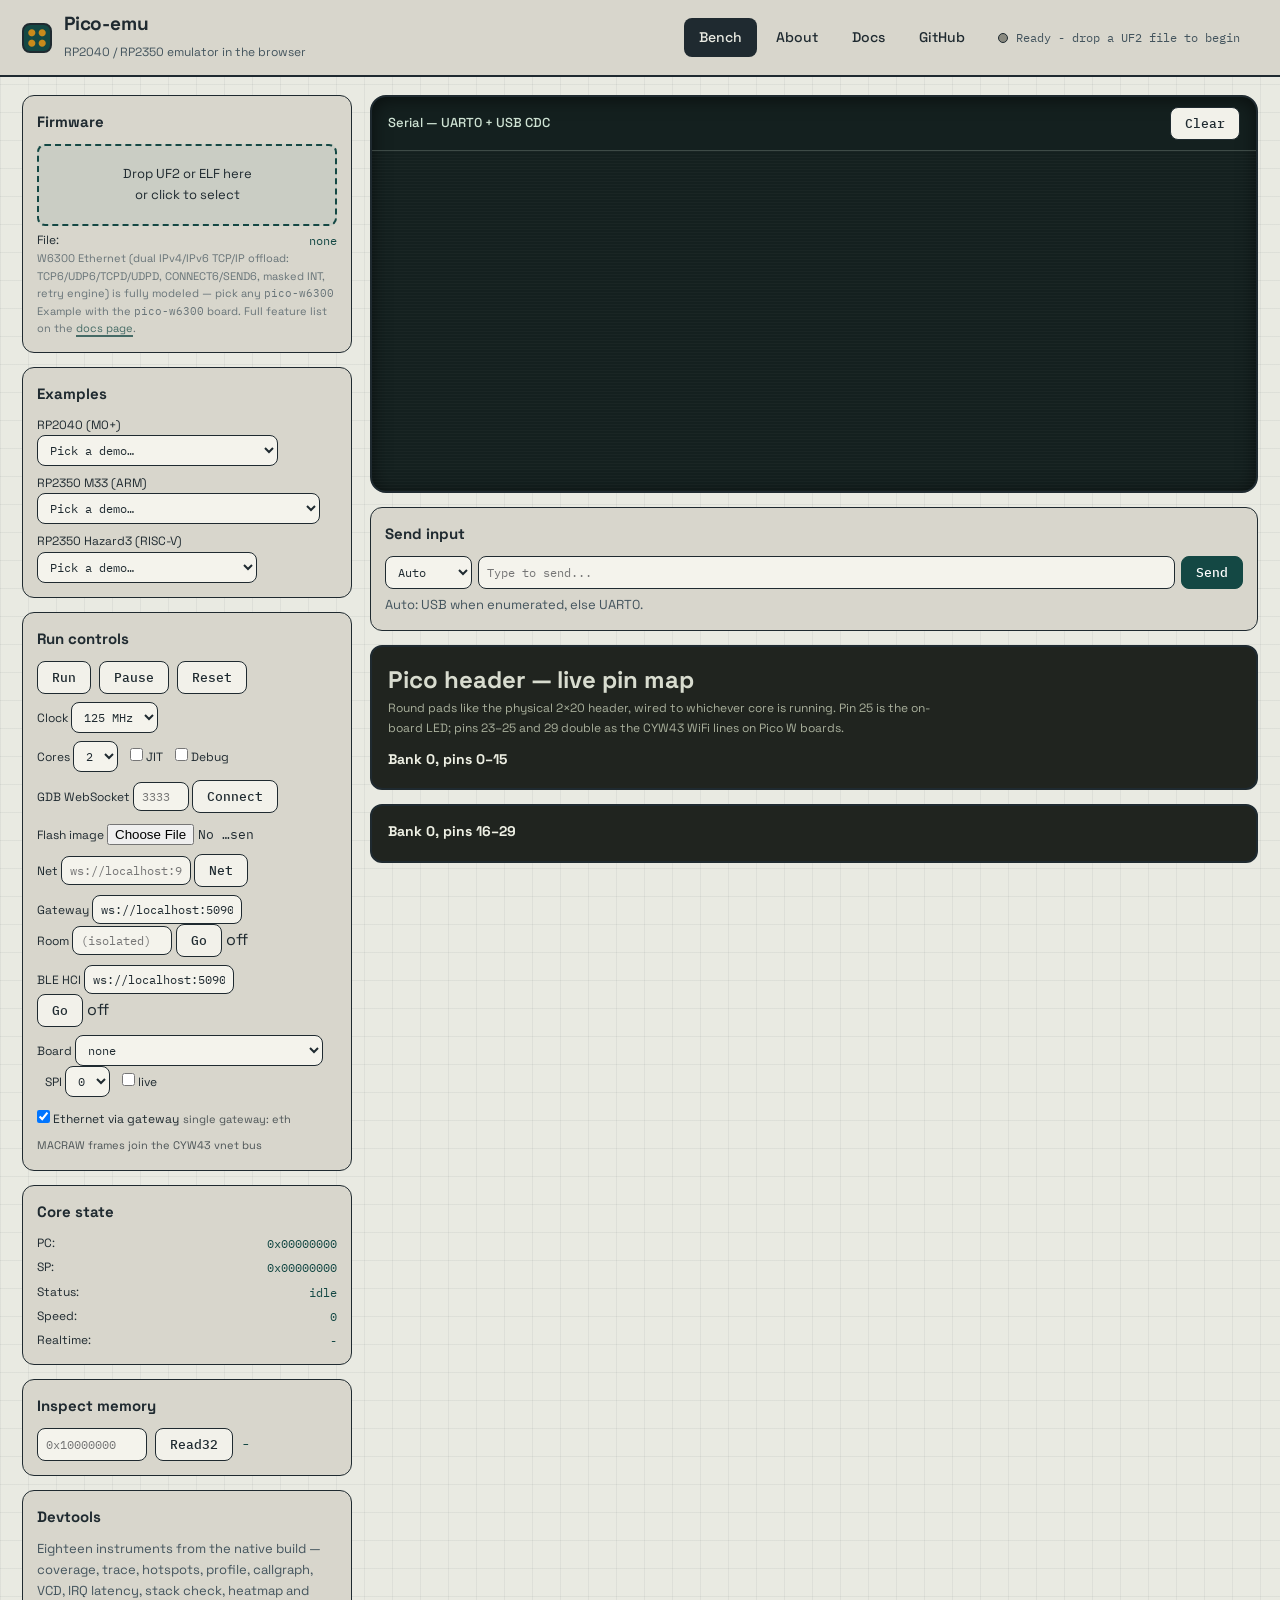
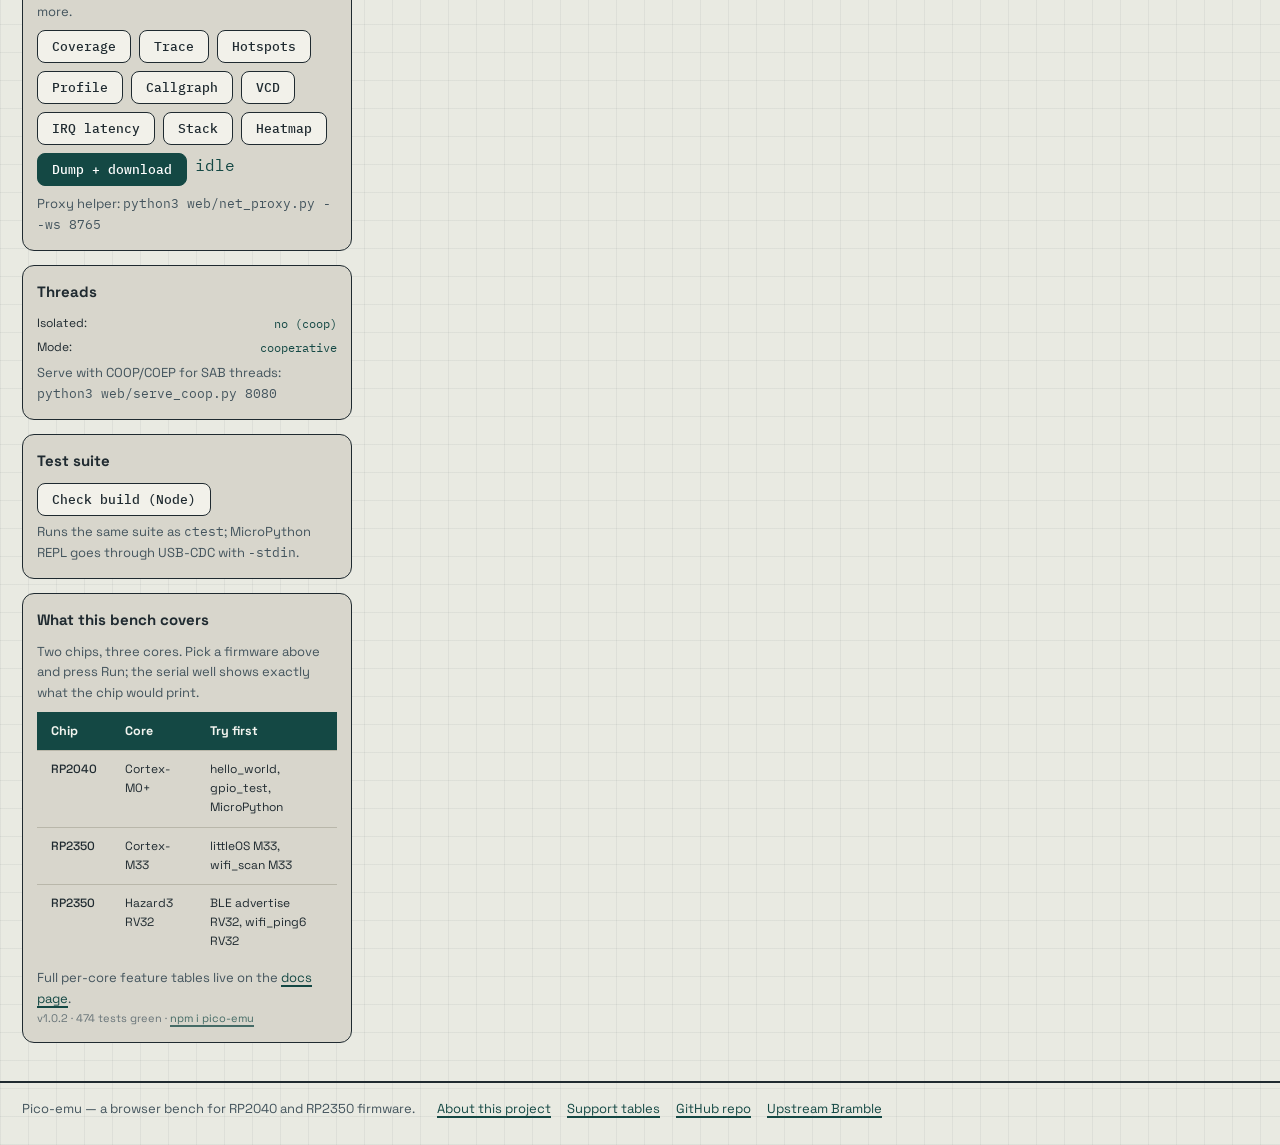
==== commit 139b8fee: "v1.0.2: rename npm picoemu -> pico-emu, repo -> pico-emulator, LICENSE name-first (474/474)" ====
--- a/web/index.html
+++ b/web/index.html
@@ -25,6 +25,7 @@
     <a href="./index.html" aria-current="page">Bench</a>
     <a href="./about.html">About</a>
     <a href="./docs.html">Docs</a>
+    <a href="https://github.com/danish9661/pico-emulator">GitHub</a>
   </nav>
   <span class="status-cluster"><span class="status-led" id="run-led" aria-hidden="true"></span><span class="status" id="status">Loading…</span></span>
   <span class="status" id="perf-info"></span>
@@ -275,7 +276,7 @@
         </tbody>
       </table>
       <p style="margin-top:8px">Full per-core feature tables live on the <a href="./docs.html">docs page</a>.</p>
-      <p style="font-size:11px;opacity:.75">v1.0.1 · 474 tests green · <a href="https://www.npmjs.com/package/picoemu">npm i picoemu</a></p>
+      <p style="font-size:11px;opacity:.75">v1.0.2 · 474 tests green · <a href="https://www.npmjs.com/package/pico-emu">npm i pico-emu</a></p>
     </div>
   </div>
 
@@ -320,6 +321,7 @@
   <nav aria-label="Footer">
     <a href="./about.html">About this project</a>
     <a href="./docs.html">Support tables</a>
+    <a href="https://github.com/danish9661/pico-emulator">GitHub repo</a>
     <a href="https://github.com/Night-Traders-Dev/Bramble">Upstream Bramble</a>
   </nav>
 </footer>
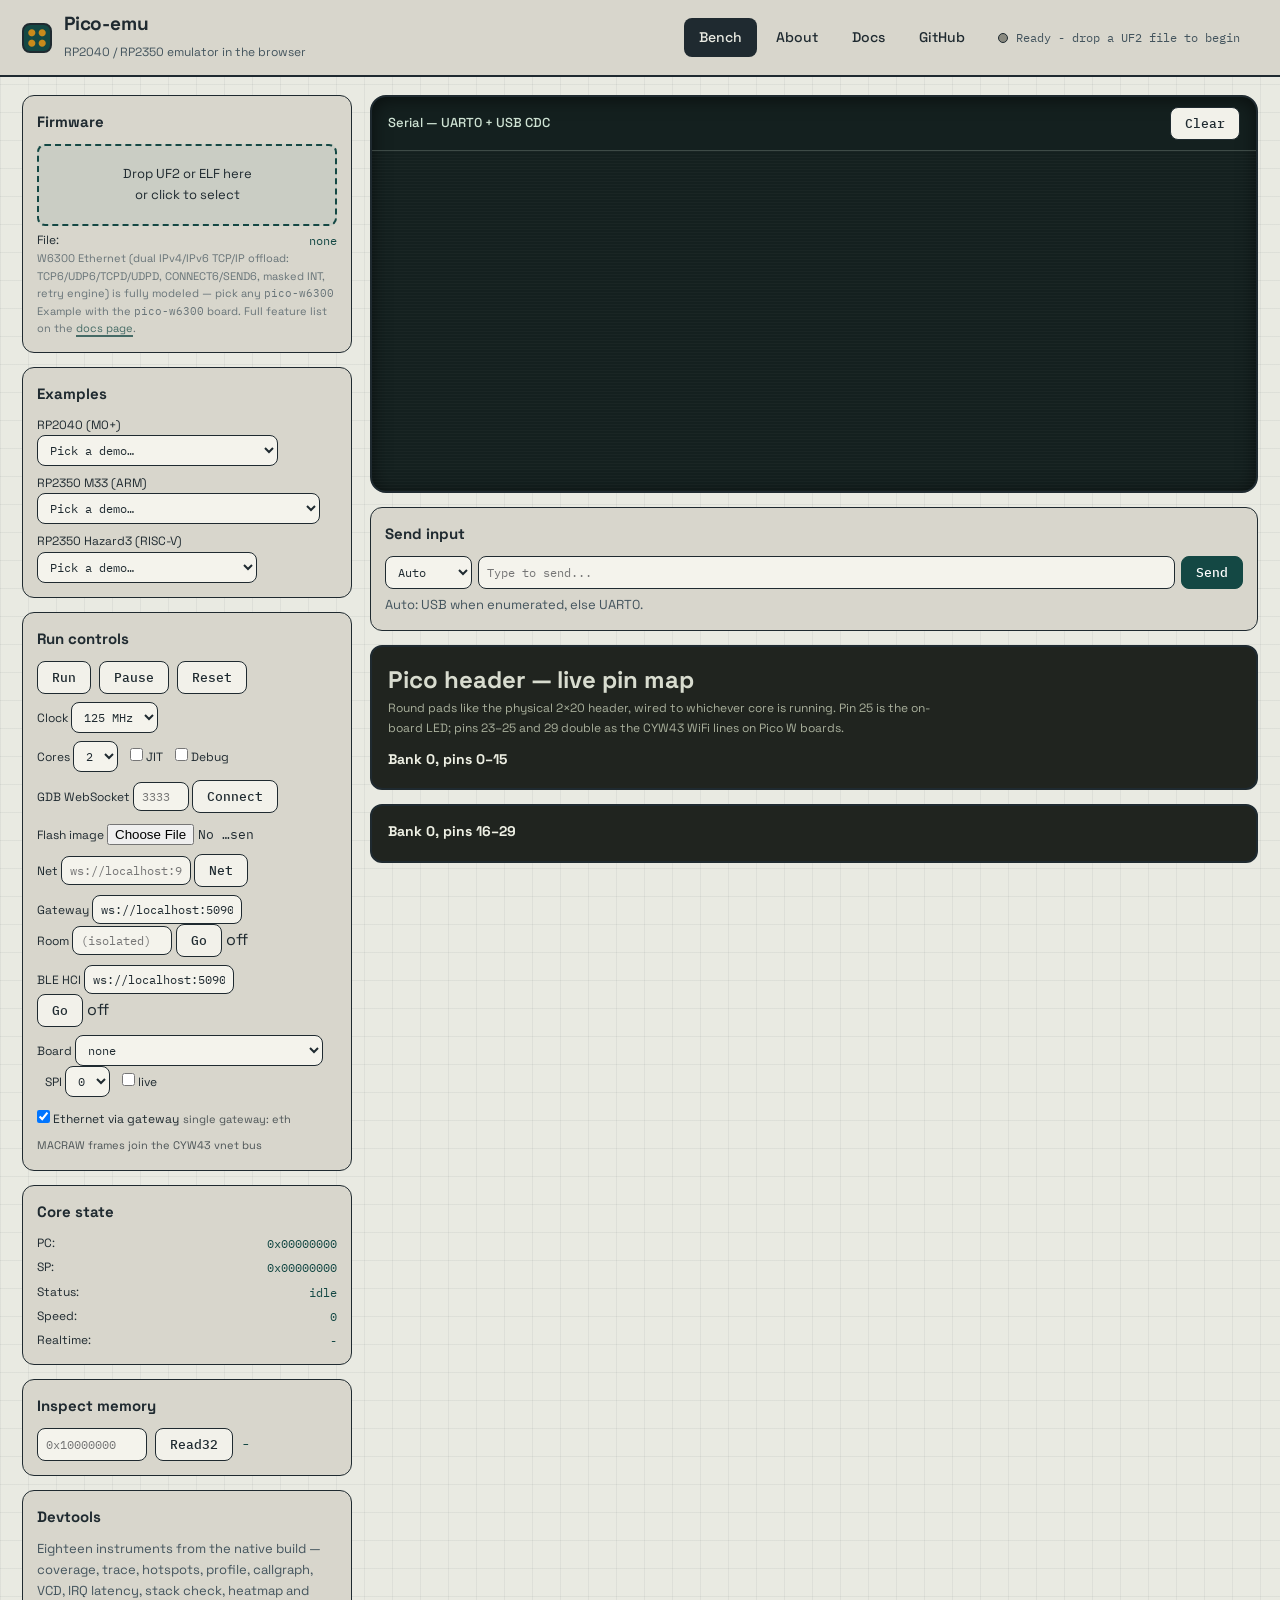
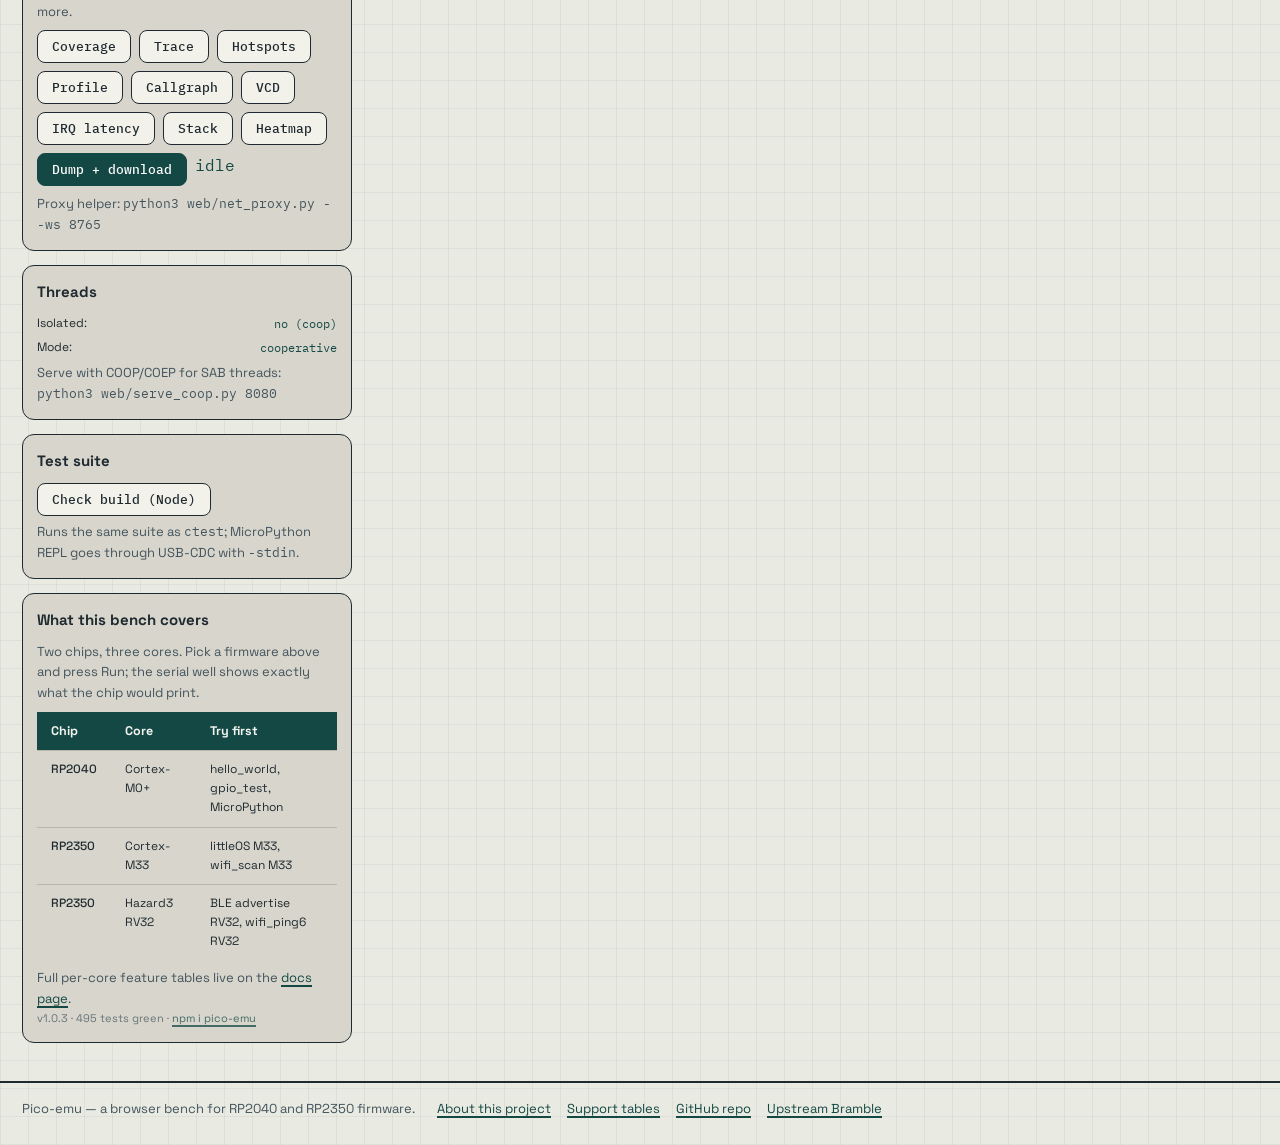
==== commit fc689aac: "v1.0.3: simulator hook contract + M33 SMULBB HardFault fix (495/495, sweep 70/70) I2C: jsmirror SDD " ====
--- a/web/index.html
+++ b/web/index.html
@@ -276,7 +276,7 @@
         </tbody>
       </table>
       <p style="margin-top:8px">Full per-core feature tables live on the <a href="./docs.html">docs page</a>.</p>
-      <p style="font-size:11px;opacity:.75">v1.0.2 · 474 tests green · <a href="https://www.npmjs.com/package/pico-emu">npm i pico-emu</a></p>
+      <p style="font-size:11px;opacity:.75">v1.0.3 · 495 tests green · <a href="https://www.npmjs.com/package/pico-emu">npm i pico-emu</a></p>
     </div>
   </div>
 
@@ -971,7 +971,7 @@
   } catch(e) { $('dev-status').textContent = 'err ' + e.message; }
 };
 window.runWasmTests = async () => {
-  $('status').textContent = 'See node test-wasm.js (474 tests)';
+  $('status').textContent = 'See node test-wasm.js (495 tests)';
   try {
     const res = await fetch('./picoemu.wasm.wasm');
     $('status').textContent = `WASM ${(await res.arrayBuffer()).byteLength}B ready; run: node test-wasm.js`;
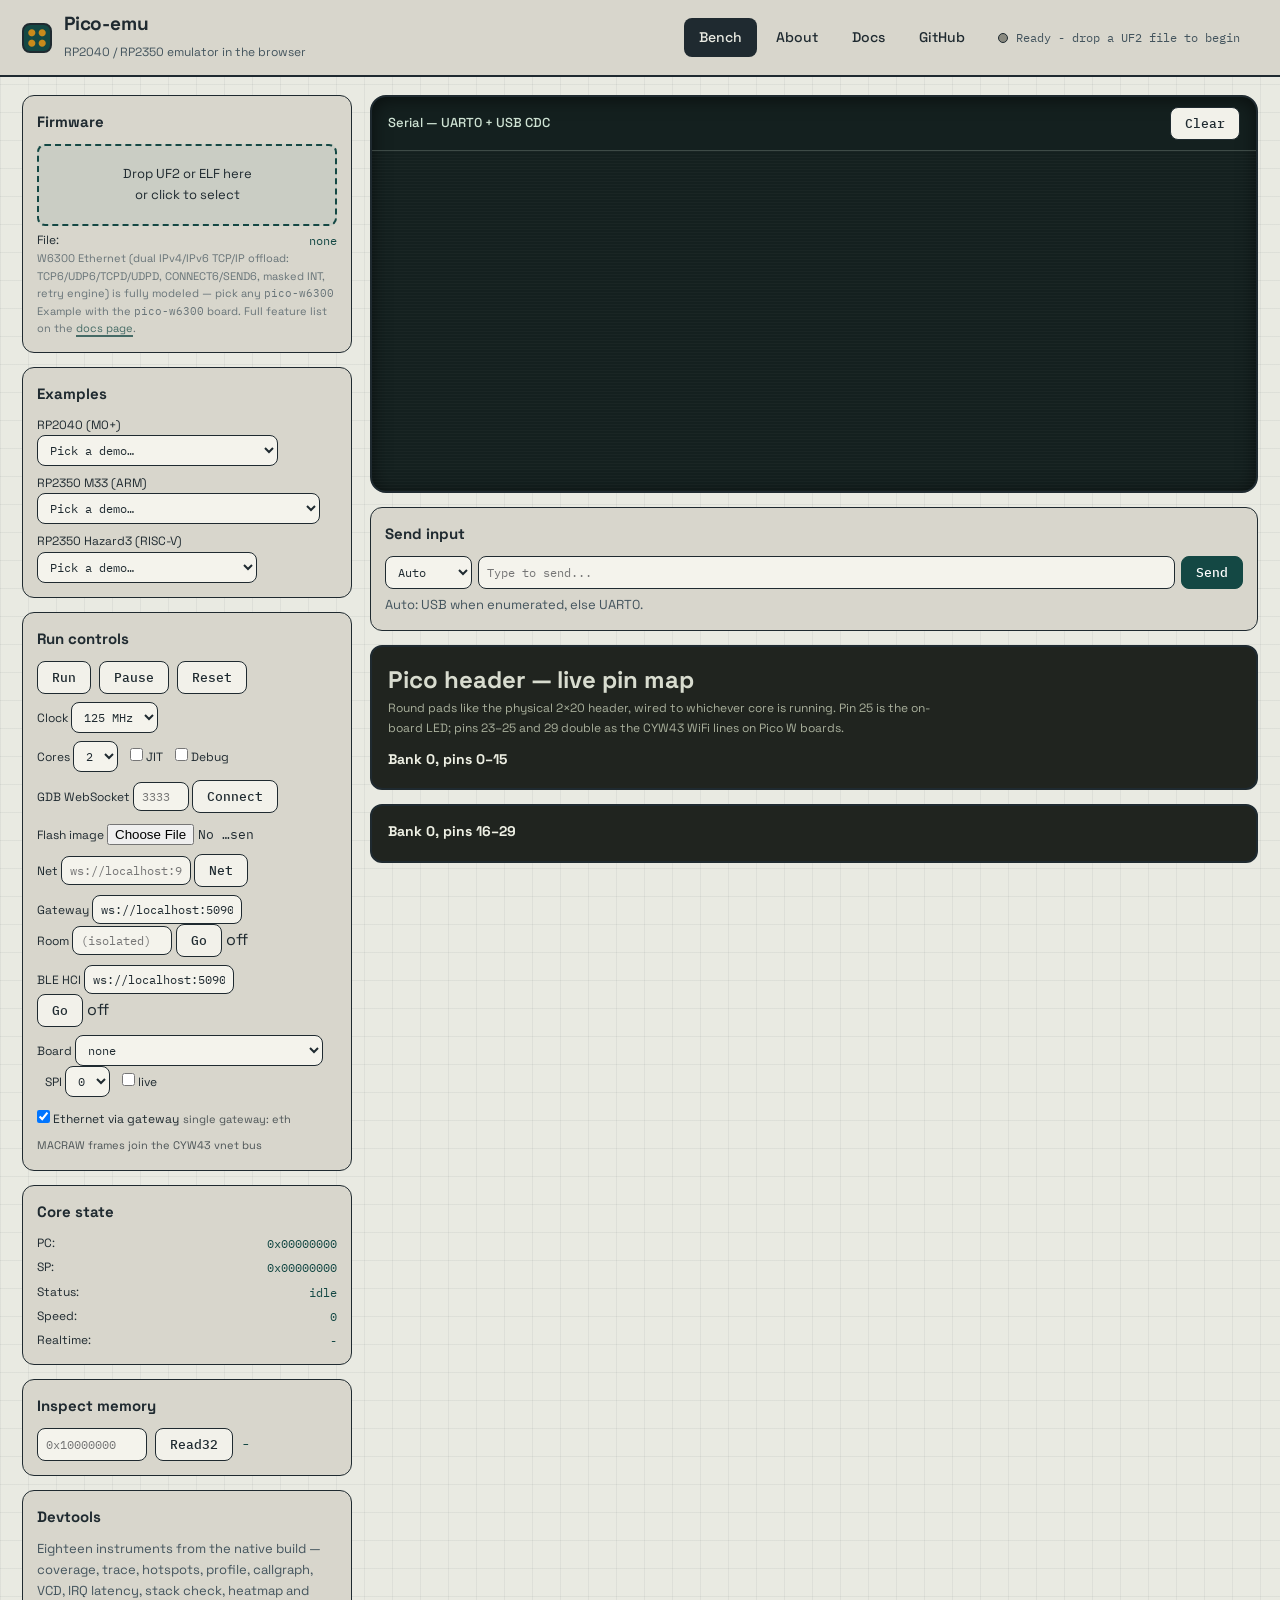
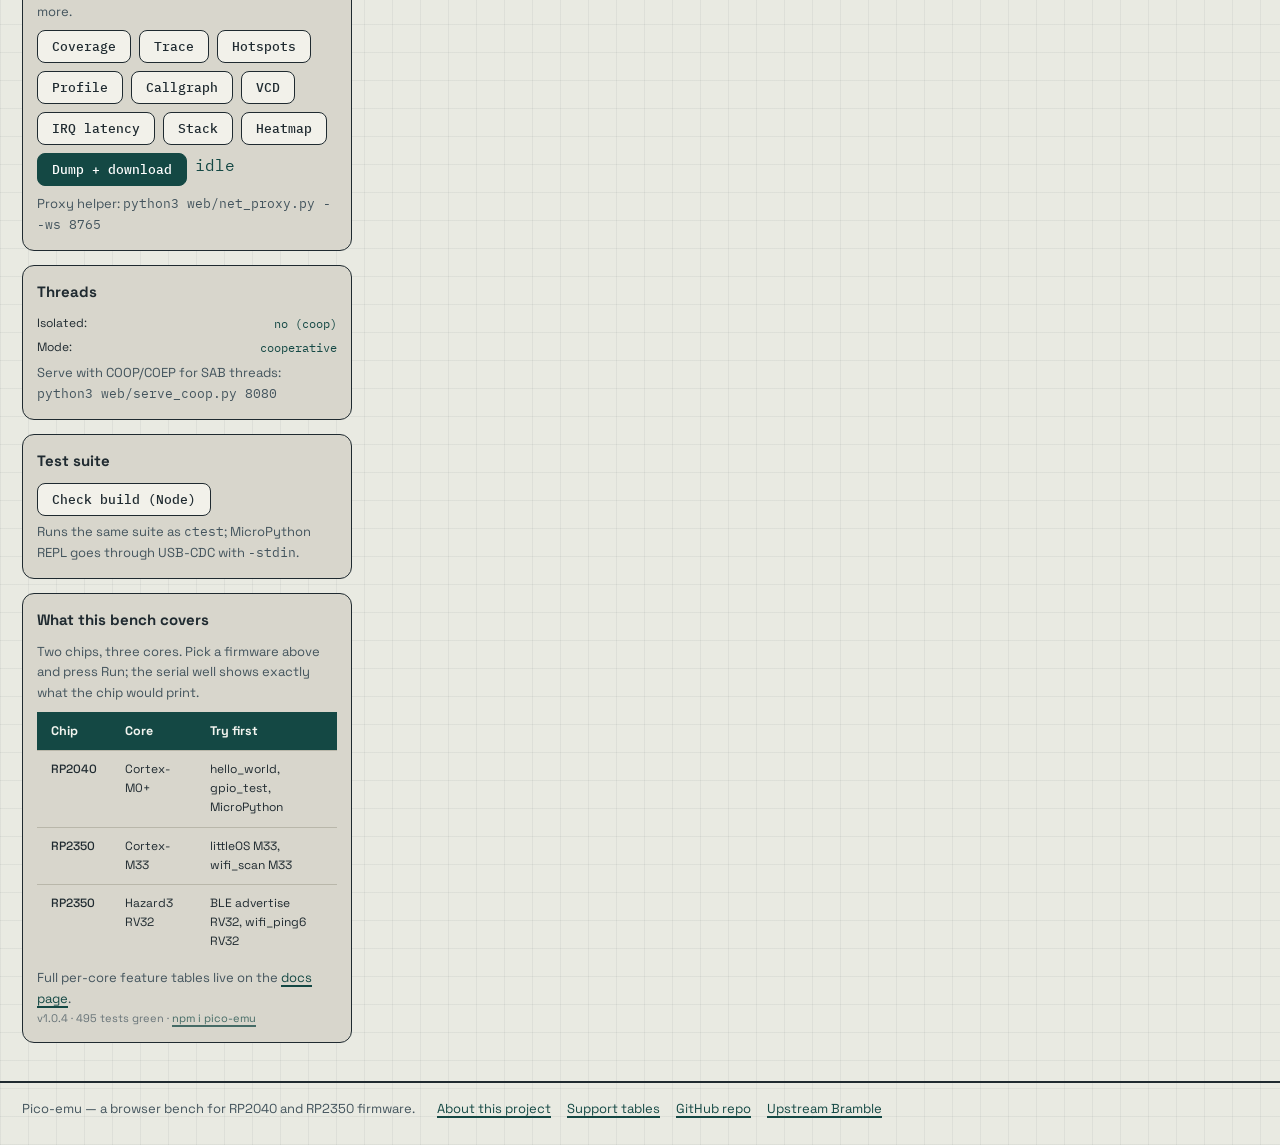
==== commit 8da4a0aa: "v1.0.4: release prep (version bump + changelog) Next npm release after published 1.0.3. Bumps 1.0.3-" ====
--- a/web/index.html
+++ b/web/index.html
@@ -276,7 +276,7 @@
         </tbody>
       </table>
       <p style="margin-top:8px">Full per-core feature tables live on the <a href="./docs.html">docs page</a>.</p>
-      <p style="font-size:11px;opacity:.75">v1.0.3 · 495 tests green · <a href="https://www.npmjs.com/package/pico-emu">npm i pico-emu</a></p>
+      <p style="font-size:11px;opacity:.75">v1.0.4 · 495 tests green · <a href="https://www.npmjs.com/package/pico-emu">npm i pico-emu</a></p>
     </div>
   </div>
 
